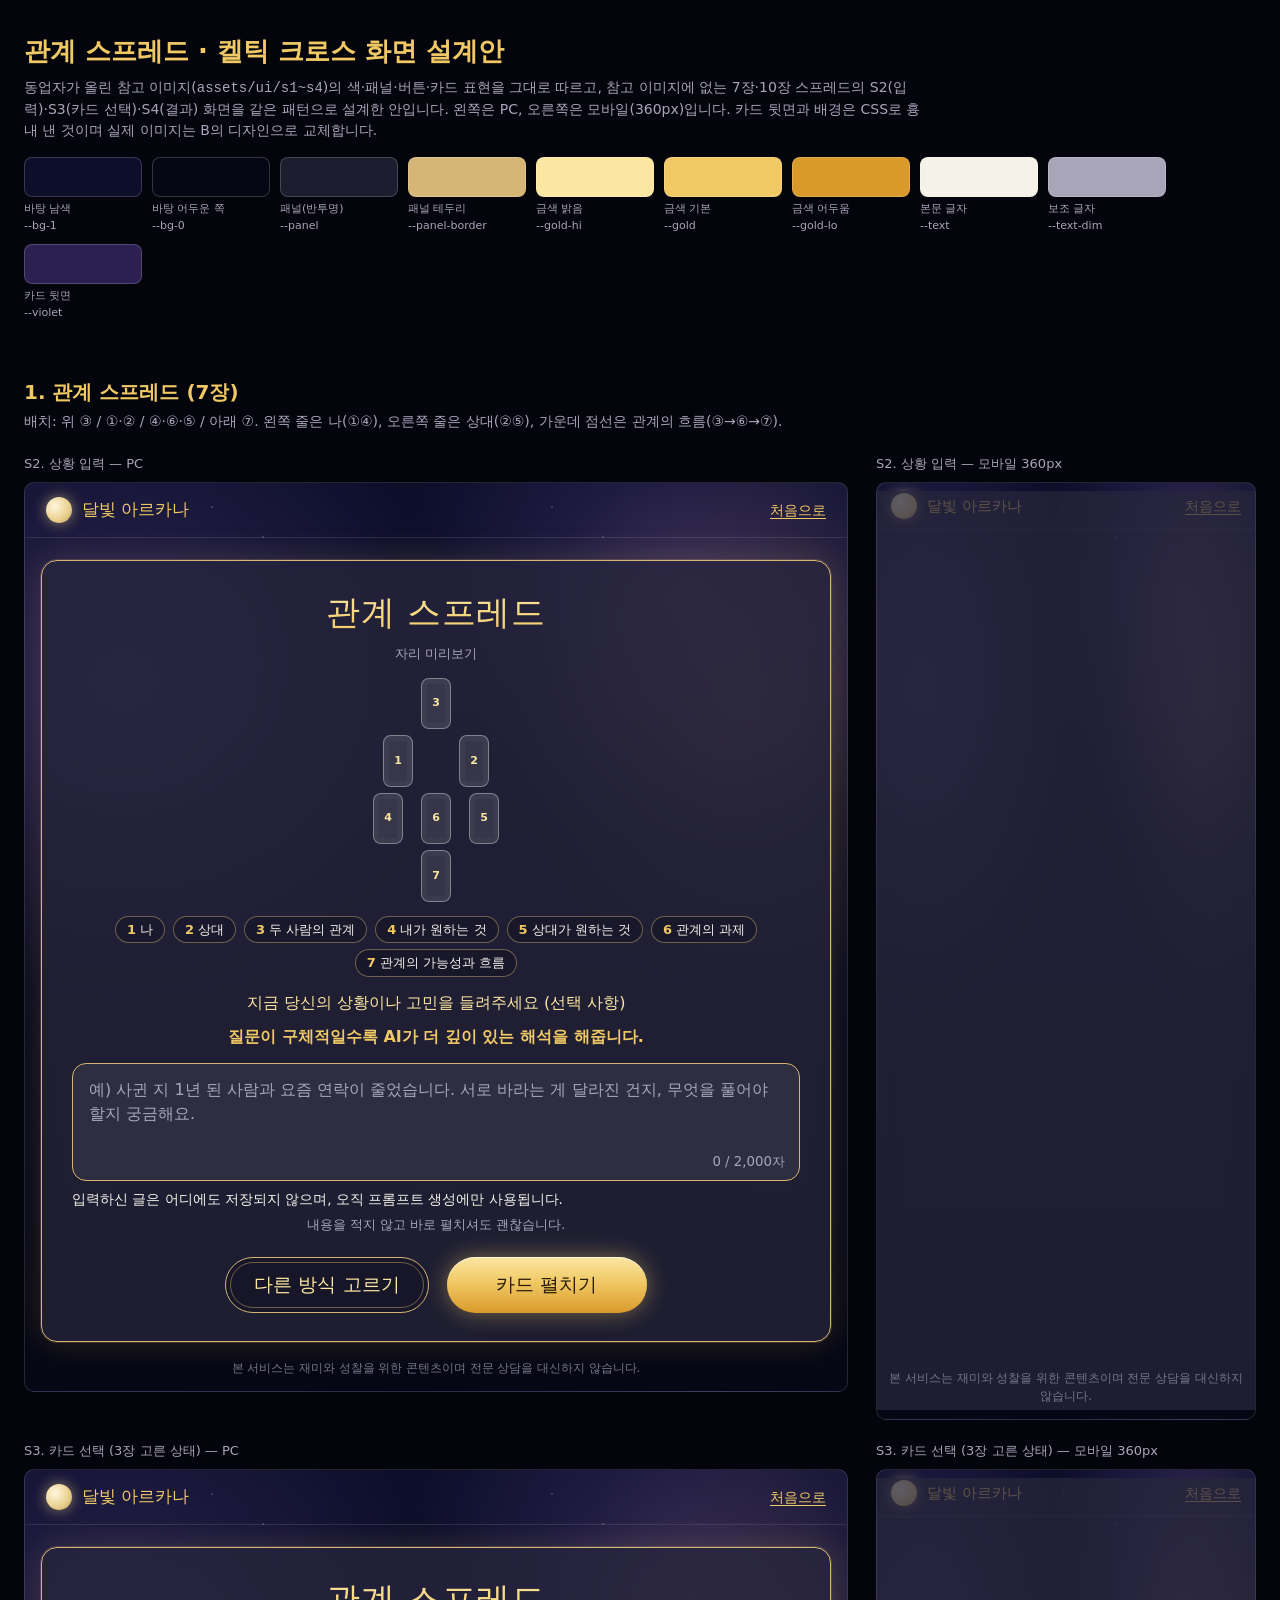
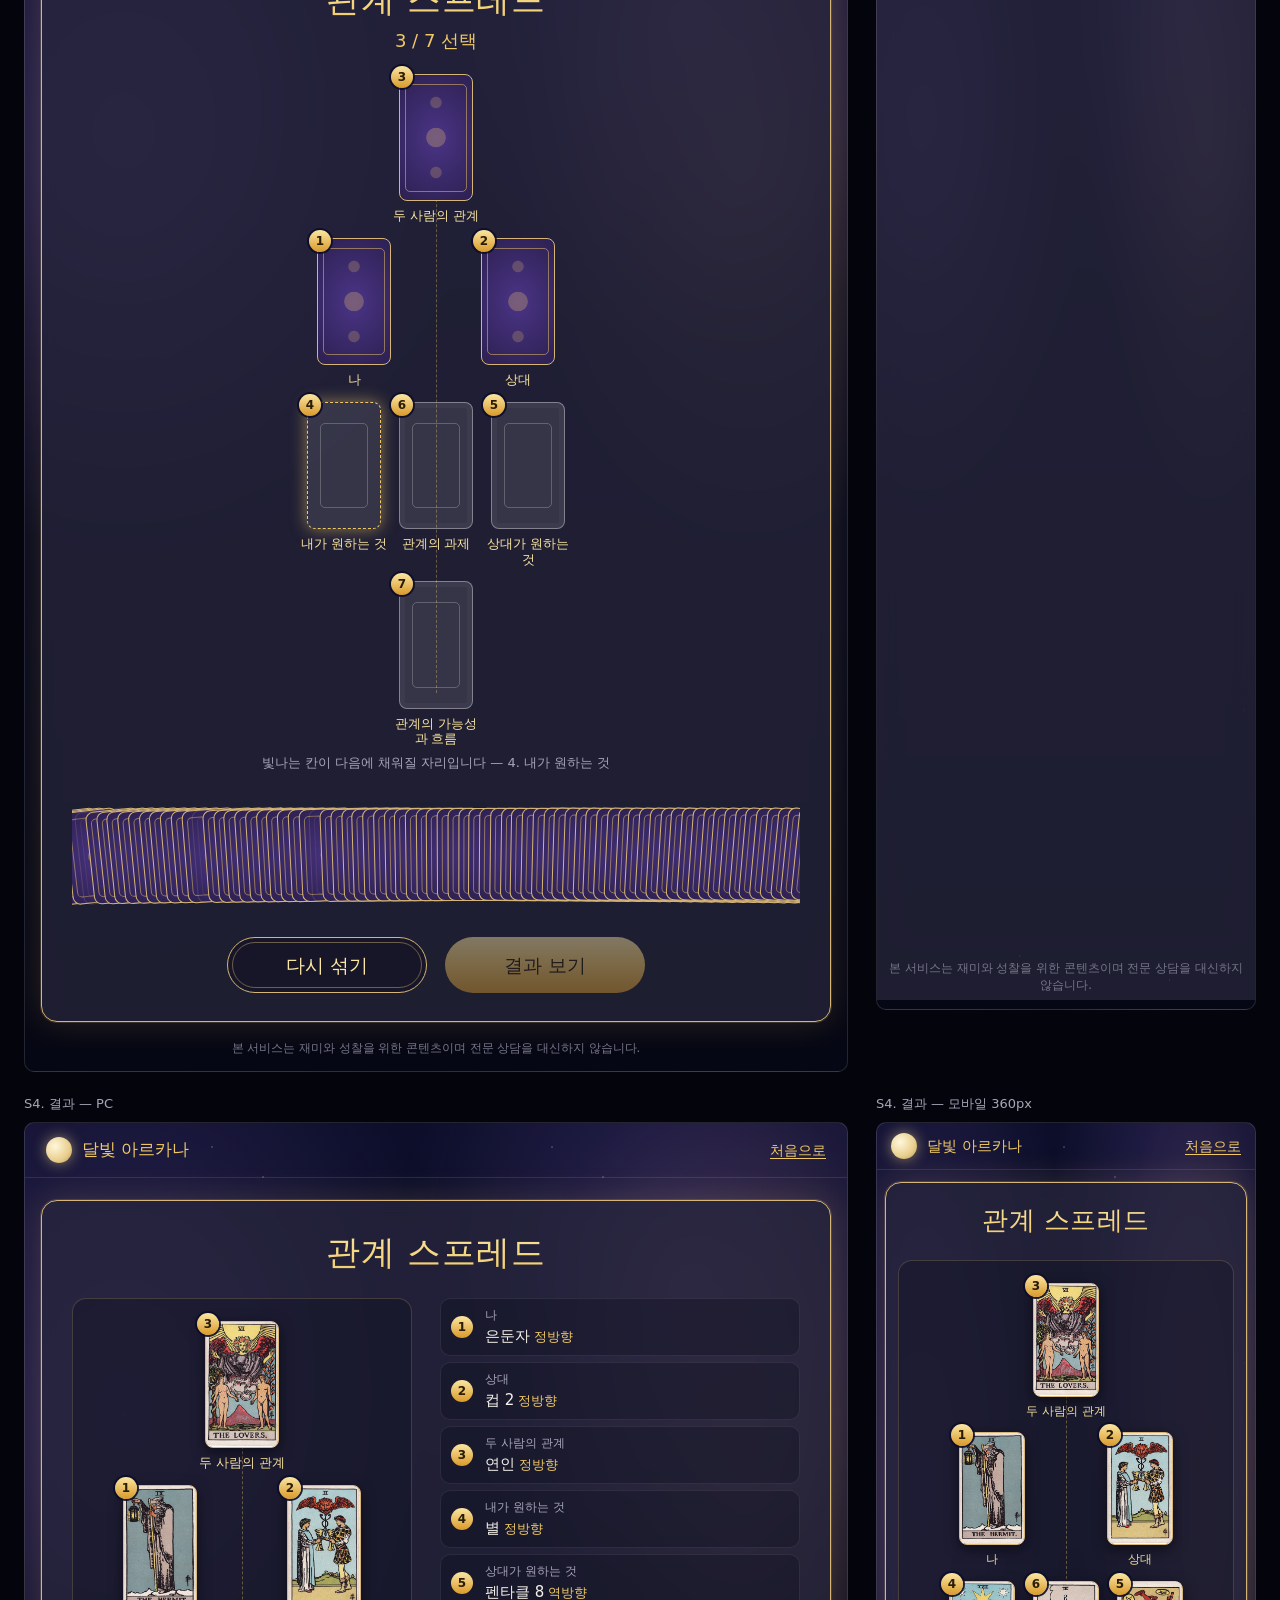
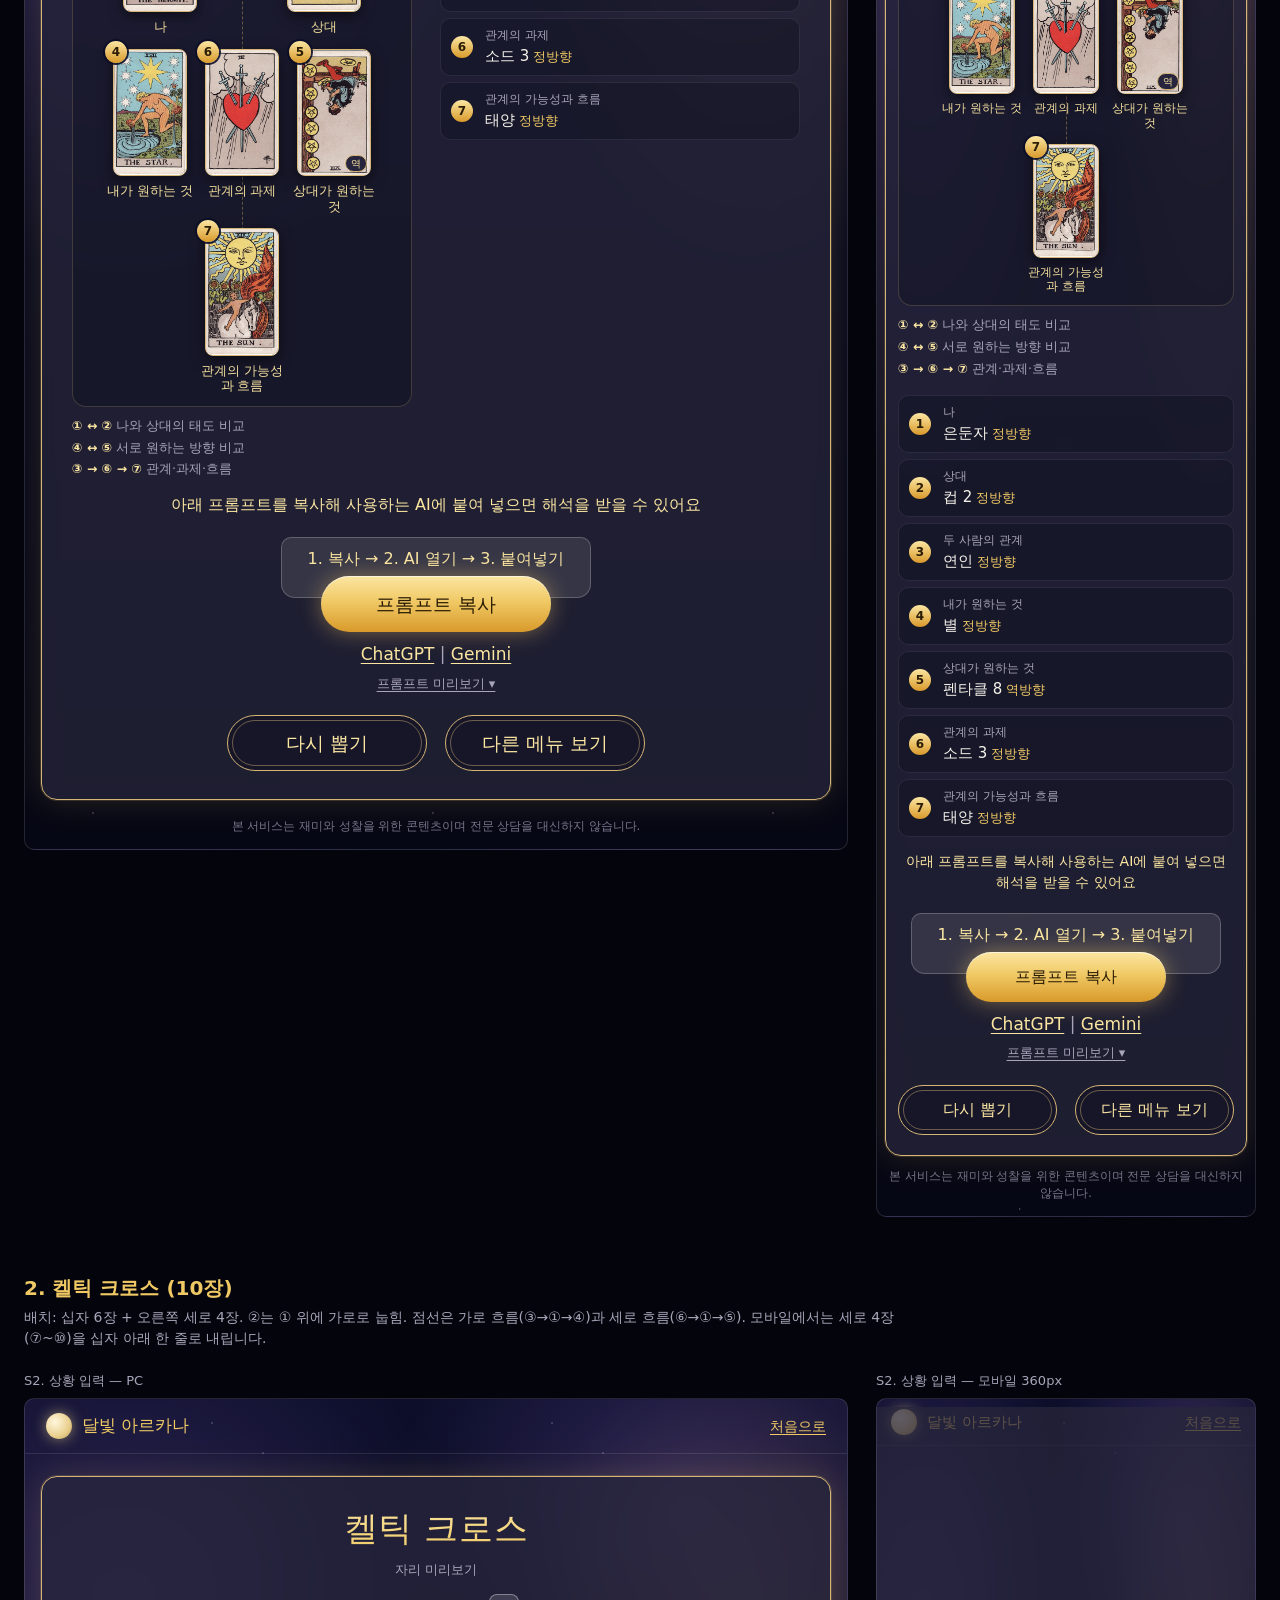
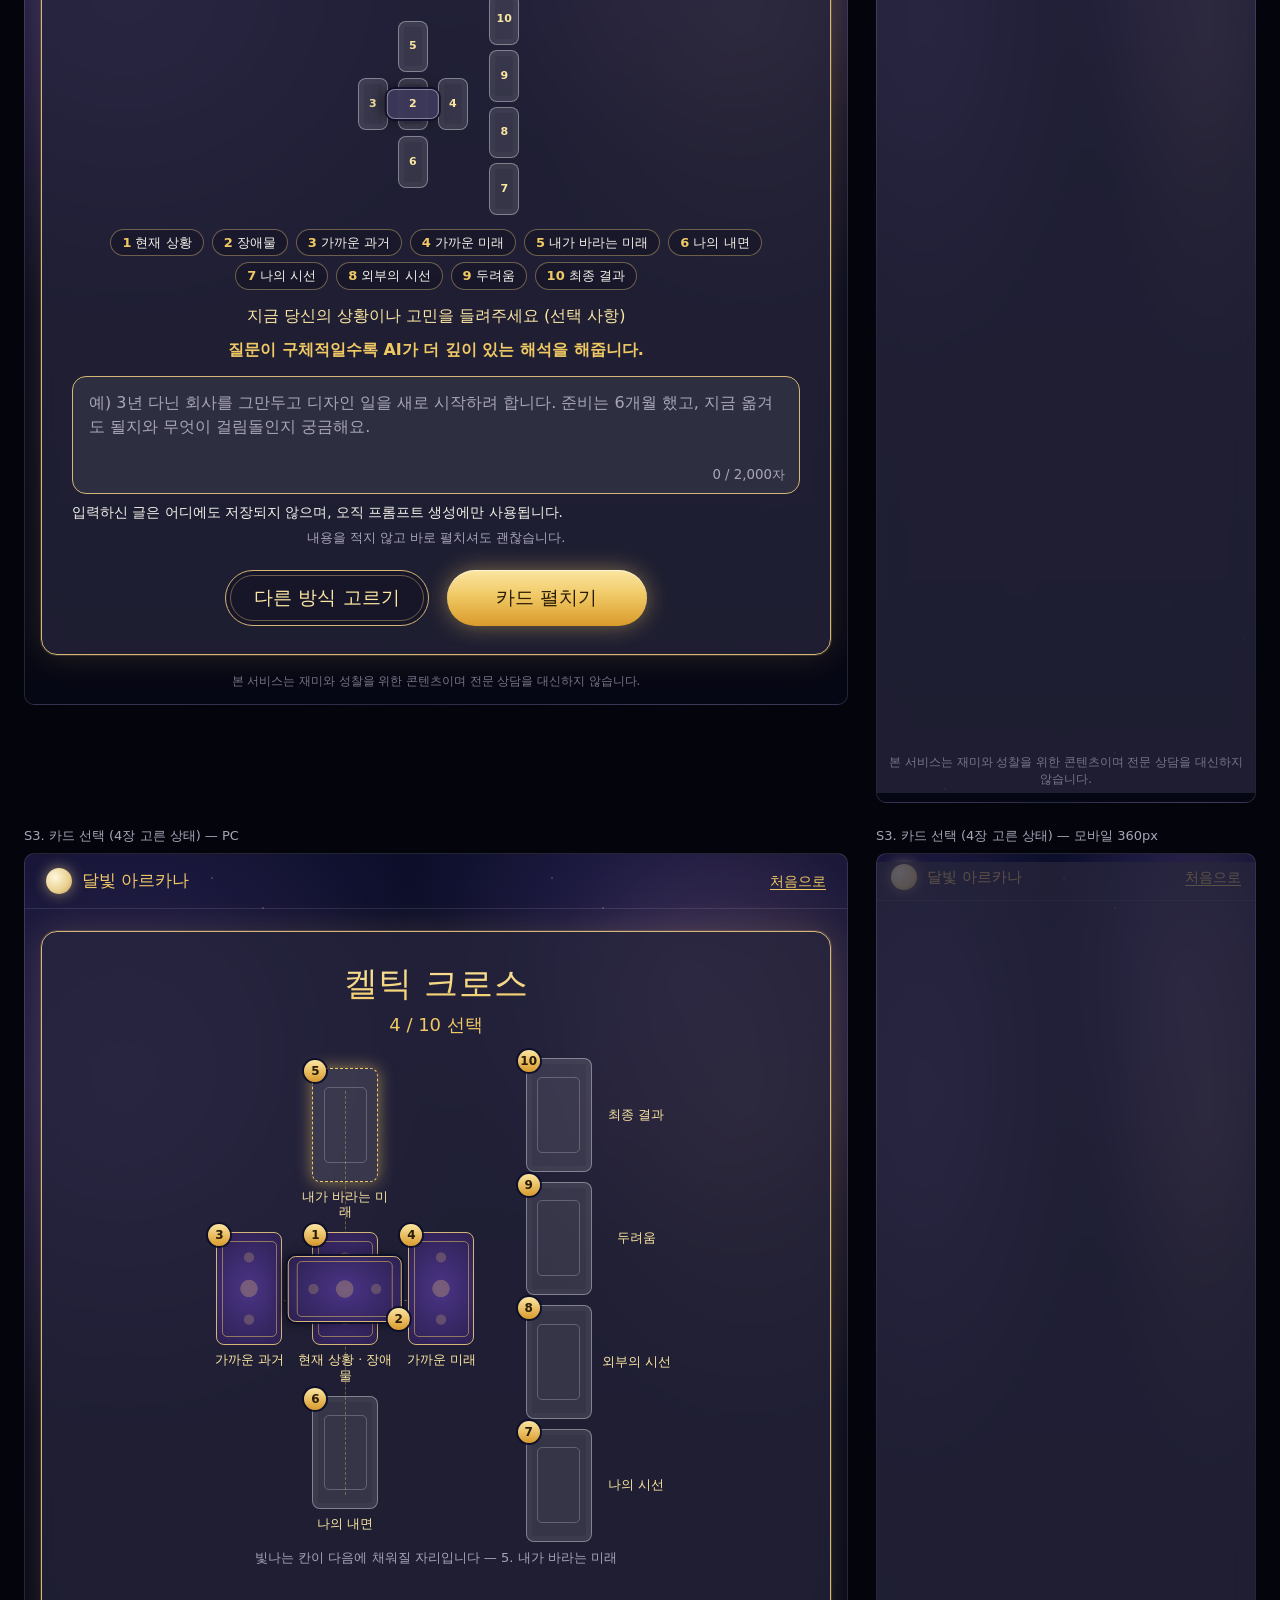
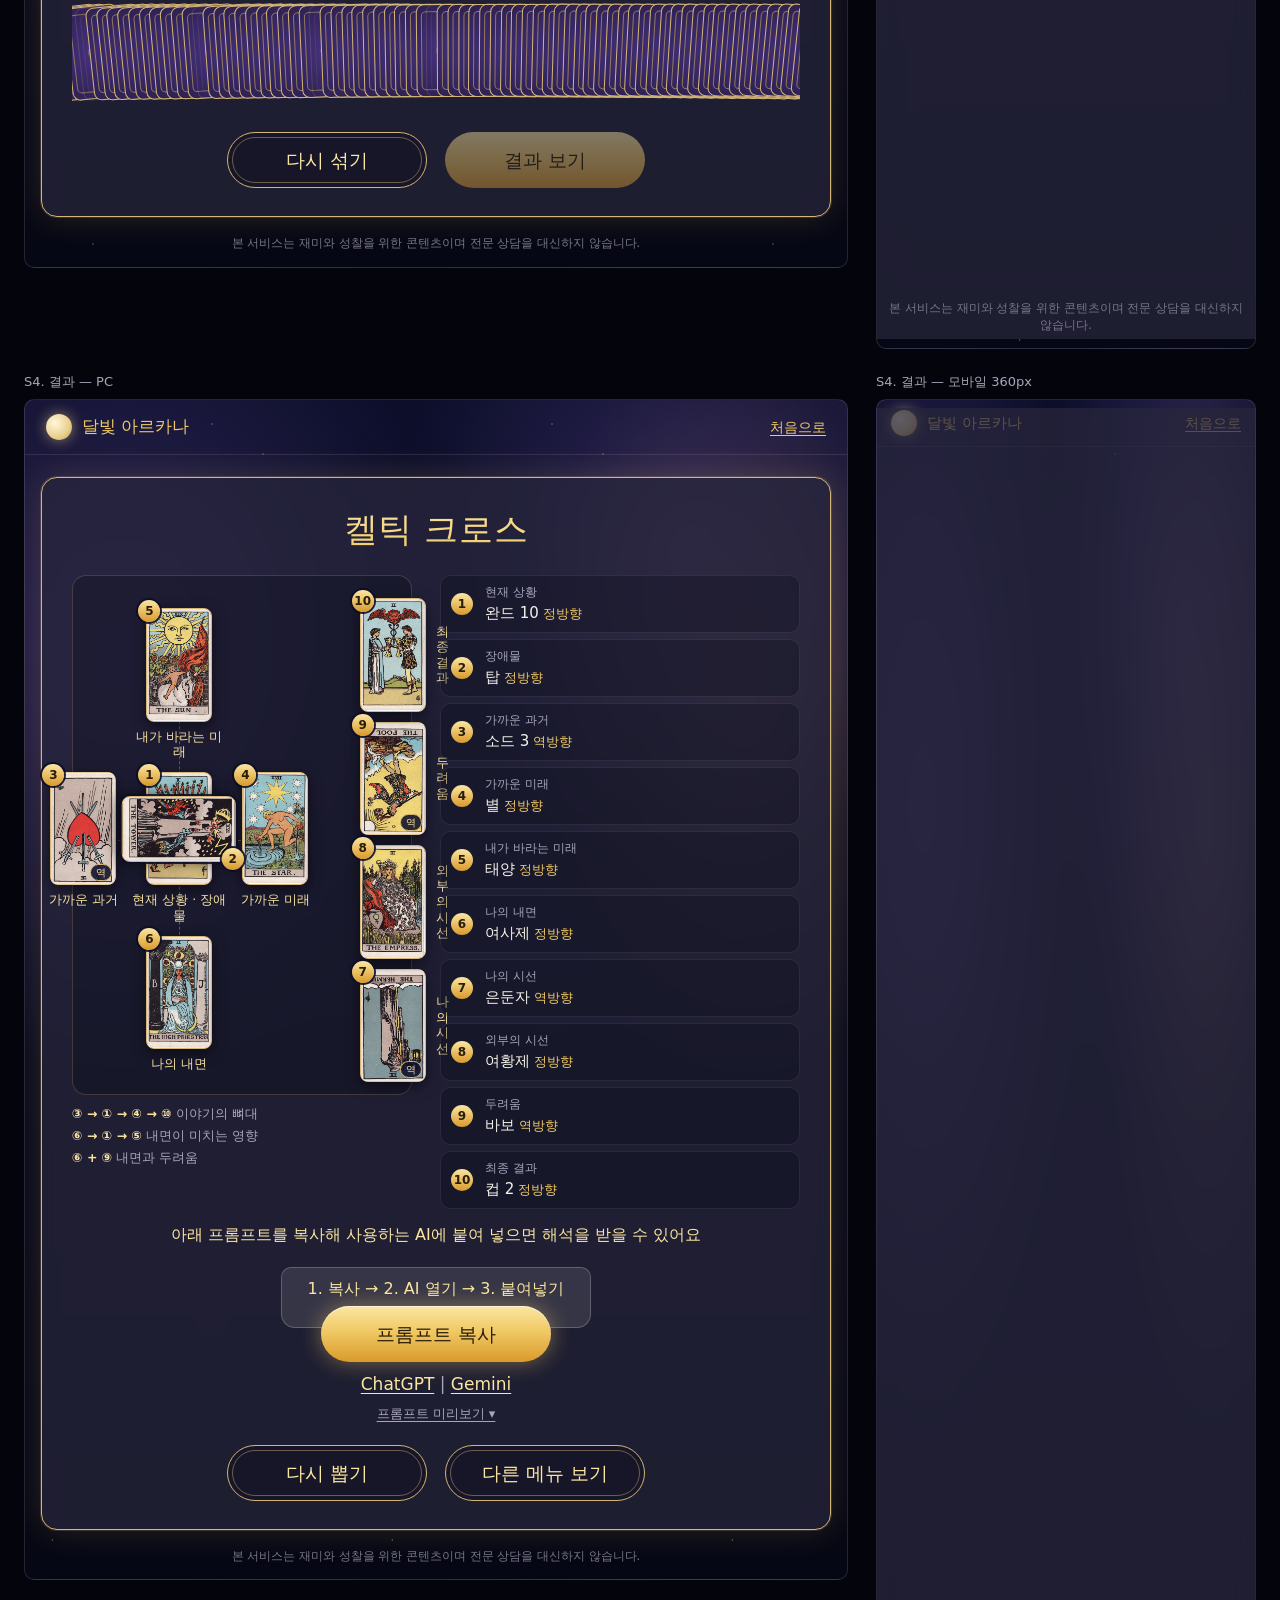
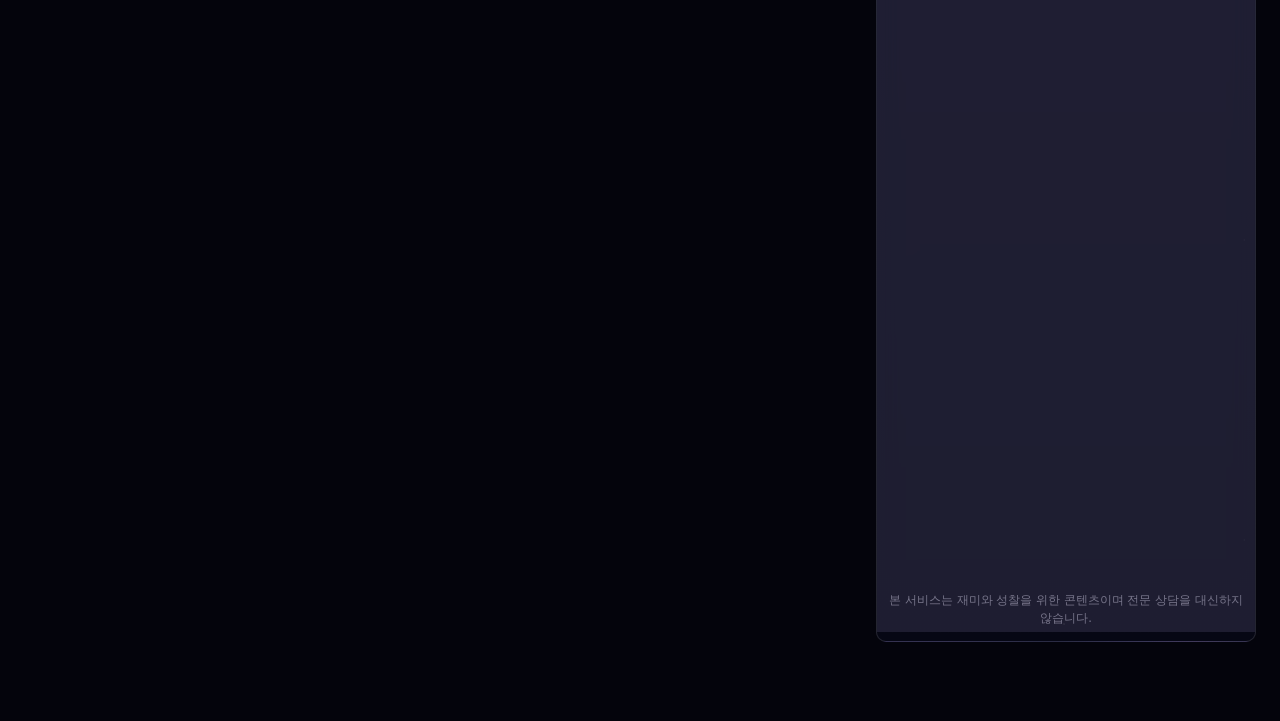
==== docs/mockups/spread-layouts.html @ f925058b "v.0.2.0 관계 스프레드·켈틱 크로스 화면 설계안 추가" ====
<!doctype html>
<html lang="ko">
<head>
<meta charset="utf-8">
<meta name="viewport" content="width=device-width, initial-scale=1">
<title>달빛 아르카나 — 관계 스프레드 · 켈틱 크로스 화면 설계안</title>
<style>
/* =========================================================
   디자인 토큰 — B의 참고 이미지(assets/ui/s1~s4)에서 추출한 값.
   실제 구현 시 css/tokens.css 로 옮긴다. 색상값은 눈으로 맞춘 근사치.
   ========================================================= */
:root{
  --bg-0:#060714;            /* 가장 어두운 바탕 */
  --bg-1:#0c0e2a;            /* 남색 바탕 */
  --nebula-1:rgba(112,84,170,.34);   /* 보랏빛 성운 */
  --nebula-2:rgba(196,140,96,.20);   /* 주황빛 성운 */
  --panel:rgba(40,38,60,.74);        /* 반투명 패널 */
  --panel-border:#d6b676;            /* 패널 금색 테두리 */
  --gold-hi:#fbe6a2;         /* 금색 밝은 쪽 */
  --gold:#f0c965;            /* 금색 기본(제목·강조 글자) */
  --gold-lo:#d99a2b;         /* 금색 어두운 쪽(버튼 그라데이션 끝) */
  --text:#f5f2ea;            /* 본문 글자 */
  --text-dim:#a8a5b9;        /* 보조 글자 */
  --slot:rgba(255,255,255,.10);      /* 빈 자리 칸 */
  --slot-border:rgba(255,255,255,.38);
  --violet:#2c2050;          /* 카드 뒷면 바탕 */
  --radius-panel:16px; --radius-card:8px; --radius-pill:999px;
  --font:"Noto Sans KR","Malgun Gothic","Apple SD Gothic Neo",system-ui,sans-serif;
  --cw:76px;                 /* 카드 폭. 스프레드·화면 폭에 따라 바뀜 */
}
*{box-sizing:border-box}
body{margin:0;background:#04040c;color:var(--text);font-family:var(--font);line-height:1.5}
.doc{max-width:1440px;margin:0 auto;padding:32px 24px 80px}
.doc h1{font-size:26px;margin:0 0 6px;color:var(--gold)}
.doc h2{font-size:20px;margin:56px 0 4px;color:var(--gold)}
.doc p.note{margin:0 0 16px;color:var(--text-dim);font-size:14px;max-width:900px}
.swatches{display:flex;flex-wrap:wrap;gap:10px;margin:14px 0 0}
.sw{width:118px;font-size:11px;color:var(--text-dim)}
.sw i{display:block;height:40px;border-radius:8px;border:1px solid rgba(255,255,255,.18);margin-bottom:4px}
.pair{display:flex;gap:28px;align-items:flex-start;flex-wrap:wrap}
.pair>.col{flex:1 1 640px;min-width:0}
.pair>.col.m{flex:0 0 380px}
.cap{font-size:13px;color:var(--text-dim);margin:0 0 8px}

/* ---------- 화면 틀 ---------- */
.screen{container-type:inline-size;position:relative;overflow:hidden;border-radius:10px;border:1px solid rgba(255,255,255,.12);
  background:
    radial-gradient(60% 50% at 12% 22%,var(--nebula-1),transparent 70%),
    radial-gradient(40% 45% at 88% 26%,var(--nebula-2),transparent 70%),
    radial-gradient(50% 40% at 80% 12%,var(--nebula-1),transparent 70%),
    linear-gradient(180deg,var(--bg-1),var(--bg-0));}
.screen::before{content:"";position:absolute;inset:0;pointer-events:none;opacity:.55;
  background-image:radial-gradient(1px 1px at 20% 30%,#fff,transparent),radial-gradient(1px 1px at 70% 18%,#fff,transparent),
   radial-gradient(1px 1px at 42% 62%,#fff,transparent),radial-gradient(1px 1px at 86% 70%,#fff,transparent),
   radial-gradient(1px 1px at 8% 80%,#fff,transparent),radial-gradient(1px 1px at 55% 8%,#fff,transparent);
  background-size:340px 300px}
.topbar{position:relative;display:flex;justify-content:space-between;align-items:center;max-width:820px;margin:0 auto;padding:14px 20px}
.brand{display:flex;align-items:center;gap:10px;color:var(--gold);font-size:17px}
.moon{width:26px;height:26px;border-radius:50%;background:radial-gradient(circle at 35% 35%,#fff7dc,#e9cf8e 60%,#b99a55);box-shadow:0 0 14px rgba(246,217,138,.55)}
.home{color:var(--gold);font-size:14px;text-decoration:underline;text-underline-offset:3px}
.rule{position:relative;height:1px;background:rgba(255,255,255,.10)}
.stage{position:relative;padding:22px 16px 18px}
.panel{position:relative;max-width:980px;margin:0 auto;padding:26px 30px 28px;border-radius:var(--radius-panel);
  background:var(--panel);border:1.5px solid var(--panel-border);
  box-shadow:0 0 0 1px rgba(214,182,118,.18),0 0 34px rgba(240,201,101,.16);backdrop-filter:blur(8px)}
.title{margin:0;text-align:center;font-size:34px;font-weight:500;letter-spacing:.02em;
  background:linear-gradient(180deg,var(--gold-hi),var(--gold));-webkit-background-clip:text;background-clip:text;color:transparent}
.sub{text-align:center;color:var(--gold);font-size:18px;margin:2px 0 0}
.lead{text-align:center;color:var(--gold-hi);font-size:16px;margin:14px 0 0}
.hint{text-align:center;color:var(--text-dim);font-size:13px;margin:6px 0 0}
.foot{position:relative;text-align:center;color:#77758a;font-size:11.5px;padding:0 12px 14px}

/* ---------- 버튼 ---------- */
.btns{display:flex;justify-content:center;gap:18px;flex-wrap:wrap;margin-top:22px}
.btn{min-width:200px;min-height:56px;padding:0 28px;border-radius:var(--radius-pill);font:inherit;font-size:19px;cursor:pointer}
.btn.primary{border:0;color:#2a1c05;background:linear-gradient(180deg,var(--gold-hi),var(--gold) 45%,var(--gold-lo));
  box-shadow:0 0 22px rgba(240,201,101,.45),inset 0 1px 0 rgba(255,255,255,.6)}
.btn.ghost{color:var(--gold-hi);background:rgba(10,10,24,.35);border:1.5px solid var(--panel-border);outline:1px solid rgba(214,182,118,.45);outline-offset:-6px}
.btn[disabled]{opacity:.45;cursor:default;box-shadow:none}

/* ---------- 카드 ---------- */
.c{position:relative;width:var(--cw);aspect-ratio:500/860;border-radius:var(--radius-card);flex:none}
.c.slot{background:var(--slot);border:1px solid var(--slot-border);box-shadow:inset 0 0 0 5px rgba(255,255,255,.03)}
.c.slot::after{content:"";position:absolute;inset:16%;border:1px solid rgba(255,255,255,.22);border-radius:5px}
.c.next{border:1.5px dashed var(--gold);box-shadow:0 0 16px rgba(240,201,101,.55)}
.c.back{border:1.5px solid var(--panel-border);
  background:radial-gradient(circle at 50% 50%,rgba(240,201,101,.28) 0 13%,transparent 14%),
   radial-gradient(circle at 50% 22%,rgba(240,201,101,.22) 0 5%,transparent 6%),
   radial-gradient(circle at 50% 78%,rgba(240,201,101,.22) 0 5%,transparent 6%),
   radial-gradient(120% 90% at 50% 50%,#4a3486,var(--violet) 70%)}
.c.back::after{content:"";position:absolute;inset:7%;border:1px solid rgba(240,201,101,.5);border-radius:5px}
.c.face{border:1.5px solid var(--panel-border);background:#111;box-shadow:0 4px 14px rgba(0,0,0,.5)}
.c.face img{display:block;width:100%;height:100%;object-fit:cover;border-radius:6px}
.c.face.rev img{transform:rotate(180deg)}
.n{position:absolute;z-index:2;top:-9px;left:-9px;width:22px;height:22px;border-radius:50%;display:grid;place-items:center;
  font-size:12px;font-weight:700;color:#2a1c05;background:linear-gradient(180deg,var(--gold-hi),var(--gold-lo));box-shadow:0 0 0 2px rgba(12,14,42,.9)}
.revtag{position:absolute;z-index:2;right:3px;bottom:3px;font-size:10px;padding:0 5px;border-radius:999px;background:rgba(12,14,42,.88);color:var(--gold-hi);border:1px solid var(--panel-border)}
.pos{display:grid;justify-items:center;gap:7px;align-content:start}
.lb{font-size:12.5px;color:var(--gold-hi);text-align:center;line-height:1.25;max-width:calc(var(--cw) + 34px)}

/* ---------- 배치: 관계 스프레드(7장) ---------- */
.lay-rel{display:grid;grid-template-columns:repeat(6,calc(var(--cw)/2 + 9px));justify-content:center;row-gap:14px;position:relative}
.lay-rel .p3{grid-column:3/5;grid-row:1}
.lay-rel .p1{grid-column:1/3;grid-row:2;transform:translateX(10px)}   /* ④보다 살짝 안쪽 */
.lay-rel .p2{grid-column:5/7;grid-row:2;transform:translateX(-10px)}  /* ⑤보다 살짝 안쪽 */
.lay-rel .p4{grid-column:1/3;grid-row:3}
.lay-rel .p6{grid-column:3/5;grid-row:3}
.lay-rel .p5{grid-column:5/7;grid-row:3}
.lay-rel .p7{grid-column:3/5;grid-row:4}
/* 묶음 안내선: 가운데 세로줄(관계 3→6→7) */
.lay-rel::before{content:"";position:absolute;left:50%;top:6%;bottom:8%;width:0;border-left:1px dashed rgba(240,201,101,.35)}
.lay-rel .pos{position:relative}

/* ---------- 배치: 켈틱 크로스(10장) ---------- */
.lay-celtic{display:flex;justify-content:center;align-items:center;gap:calc(var(--cw)*.55)}
.cross{display:grid;grid-template-columns:repeat(3,calc(var(--cw) + 30px));row-gap:12px;position:relative}
.cross .p5{grid-column:2;grid-row:1}.cross .p3{grid-column:1;grid-row:2}.cross .p1{grid-column:2;grid-row:2}
.cross .p4{grid-column:3;grid-row:2}.cross .p6{grid-column:2;grid-row:3}
.cross::before{content:"";position:absolute;left:6%;right:6%;top:50%;border-top:1px dashed rgba(240,201,101,.35)}
.cross::after{content:"";position:absolute;top:5%;bottom:8%;left:50%;border-left:1px dashed rgba(240,201,101,.35)}
.cross .pos{position:relative;z-index:1}
.stack{position:relative}
.stack .c.over{position:absolute;left:50%;top:50%;transform:translate(-50%,-50%) rotate(90deg);z-index:2;box-shadow:0 0 0 2px rgba(12,14,42,.85),0 4px 14px rgba(0,0,0,.6)}
.stack .c.over .n{left:auto;right:-9px;transform:rotate(-90deg)}
.stack .c.over .revtag{transform:rotate(-90deg);right:-4px;bottom:10px}
.staff{display:flex;flex-direction:column-reverse;gap:10px}
.staff .pos{grid-template-columns:auto auto;align-items:center;justify-items:start;gap:10px}
.staff .lb{text-align:left;max-width:92px}

/* ---------- S2: 자리 미리보기 ---------- */
.preview{--cw:30px;margin:14px auto 0}
.preview .lb{display:none}
.preview .n{position:static;box-shadow:none;width:18px;height:18px;font-size:11px;background:none;color:var(--gold-hi);transform:none}
.preview .c{display:grid;place-items:center}
.preview .c.slot::after{display:none}
.preview .lay-rel{row-gap:6px}.preview .lay-rel::before{display:none}
.preview .cross{row-gap:6px;grid-template-columns:repeat(3,calc(var(--cw) + 10px))}
.preview .cross::before,.preview .cross::after{display:none}
.preview .stack .c.over{background:rgba(60,56,90,.95)}
.preview .stack .c.over .n{transform:rotate(-90deg)}
.preview .staff{gap:5px}.preview .staff .pos{grid-template-columns:auto}
.chips{display:flex;flex-wrap:wrap;justify-content:center;gap:6px 8px;margin:14px auto 0;max-width:720px}
.chip{font-size:13px;color:var(--text);padding:3px 11px;border-radius:999px;border:1px solid rgba(214,182,118,.45);background:rgba(10,10,24,.3)}
.chip b{color:var(--gold);font-weight:600;margin-right:4px}
.guide{text-align:center;color:var(--gold);font-weight:700;font-size:16px;margin:10px 0 0}
.ta{display:block;width:100%;min-height:118px;margin:14px 0 0;padding:14px 16px 30px;border-radius:14px;border:1.5px solid var(--panel-border);
  background:rgba(255,255,255,.07);color:var(--text-dim);font:inherit;font-size:16px;position:relative}
.ta small{position:absolute;right:14px;bottom:8px;color:var(--text-dim)}
.priv{color:var(--text);font-size:13.5px;margin:8px 0 0}

/* ---------- S3: 덱 펼침 ---------- */
.fanwrap{overflow-x:auto;padding:26px 6px 14px;margin-top:10px}
.fan{--cw:54px;display:flex;justify-content:center;min-width:max-content;margin:0 auto}
.fan .c{margin-left:calc(var(--cw) * -.82);transform-origin:50% 320%}
.fan .c:first-child{margin-left:0}
.fan .c.taken{opacity:.18}

/* ---------- S4: 결과 ---------- */
.result{display:grid;grid-template-columns:minmax(0,1fr) minmax(300px,360px);gap:28px;align-items:start;margin-top:20px}
.board{padding:22px 8px 12px;border-radius:14px;background:rgba(8,8,22,.28);border:1px solid rgba(214,182,118,.22)}
.legend{list-style:none;margin:0;padding:0;display:grid;gap:6px}
.legend li{display:grid;grid-template-columns:24px 1fr;gap:10px;align-items:center;padding:7px 10px;border-radius:10px;background:rgba(8,8,22,.28);border:1px solid rgba(255,255,255,.08)}
.legend .n{position:static;box-shadow:none}
.legend .p{font-size:12px;color:var(--text-dim);display:block}
.legend .k{font-size:15px;color:var(--text)}
.legend .k em{font-style:normal;color:var(--gold);margin-left:4px;font-size:13px}
.groups{margin:10px 0 0;padding:0;list-style:none;font-size:12.5px;color:var(--text-dim);display:grid;gap:3px}
.groups b{color:var(--gold-hi);font-weight:600}
.copy{margin-top:20px;text-align:center}
.steps{display:inline-block;padding:9px 26px 26px;border-radius:10px 10px 14px 14px;background:rgba(255,255,255,.10);border:1px solid rgba(255,255,255,.22);color:var(--gold-hi);font-size:16px}
.copy .btn.primary{display:block;margin:-22px auto 0;position:relative;min-width:230px}
.links{margin-top:10px;font-size:17px;color:var(--text-dim)}
.links a{color:var(--gold-hi);text-underline-offset:3px}
.peek{margin-top:6px;font-size:13px;color:var(--text-dim);text-decoration:underline;text-underline-offset:3px}

/* ---------- 반응형: 폭이 좁을 때 (실제 구현에서는 @media 로 옮긴다) ---------- */
@container (max-width:760px){
  .topbar{padding:10px 14px}.brand{font-size:15px}
  .stage{padding:12px 8px}.panel{padding:18px 12px 20px}
  .title{font-size:26px}.sub{font-size:15px}.lead{font-size:14px}.guide{font-size:14px}
  .result{grid-template-columns:1fr;gap:16px}
  .lay-celtic{flex-direction:column;gap:16px}
  .staff{flex-direction:row;gap:8px}
  .staff .pos{grid-template-columns:auto;justify-items:center;gap:6px}
  .staff .lb{text-align:center;max-width:76px}
  .cross{grid-template-columns:repeat(3,calc(var(--cw) + 22px))}
  .btn{min-width:0;flex:1 1 140px;font-size:16px;min-height:50px;padding:0 14px}
  .copy .btn.primary{flex:none;min-width:200px}
  .fan{justify-content:flex-start}
  .lb{font-size:11.5px}
}
</style>
</head>
<body>
<div class="doc">
  <h1>관계 스프레드 · 켈틱 크로스 화면 설계안</h1>
  <p class="note">동업자가 올린 참고 이미지(<code>assets/ui/s1~s4</code>)의 색·패널·버튼·카드 표현을 그대로 따르고, 참고 이미지에 없는 7장·10장 스프레드의 S2(입력)·S3(카드 선택)·S4(결과) 화면을 같은 패턴으로 설계한 안입니다. 왼쪽은 PC, 오른쪽은 모바일(360px)입니다. 카드 뒷면과 배경은 CSS로 흉내 낸 것이며 실제 이미지는 B의 디자인으로 교체합니다.</p>
  <div class="swatches" id="sw"></div>

  <h2>1. 관계 스프레드 (7장)</h2>
  <p class="note">배치: 위 ③ / ①·② / ④·⑥·⑤ / 아래 ⑦. 왼쪽 줄은 나(①④), 오른쪽 줄은 상대(②⑤), 가운데 점선은 관계의 흐름(③→⑥→⑦).</p>
  <div id="rel"></div>

  <h2>2. 켈틱 크로스 (10장)</h2>
  <p class="note">배치: 십자 6장 + 오른쪽 세로 4장. ②는 ① 위에 가로로 눕힘. 점선은 가로 흐름(③→①→④)과 세로 흐름(⑥→①→⑤). 모바일에서는 세로 4장(⑦~⑩)을 십자 아래 한 줄로 내립니다.</p>
  <div id="celtic"></div>
</div>

<script>
/* 이 스크립트는 설계안을 그리기 위한 것. 데이터 모양은 data/spreads.json 을 따른다. */
var IMG="../../cards/";
var SPREADS={
  relationship:{name:"관계 스프레드",layout:"rel",cw:{pc:74,m:66},
    positions:["나","상대","두 사람의 관계","내가 원하는 것","상대가 원하는 것","관계의 과제","관계의 가능성과 흐름"],
    sample:[["major-09","은둔자",0],["cups-02","컵 2",0],["major-06","연인",0],["major-17","별",0],["pents-08","펜타클 8",1],["swords-03","소드 3",0],["major-19","태양",0]],
    groups:[["① ↔ ②","나와 상대의 태도 비교"],["④ ↔ ⑤","서로 원하는 방향 비교"],["③ → ⑥ → ⑦","관계·과제·흐름"]],
    example:"예) 사귄 지 1년 된 사람과 요즘 연락이 줄었습니다. 서로 바라는 게 달라진 건지, 무엇을 풀어야 할지 궁금해요."},
  celtic:{name:"켈틱 크로스",layout:"celtic",cw:{pc:66,m:60},
    positions:["현재 상황","장애물","가까운 과거","가까운 미래","내가 바라는 미래","나의 내면","나의 시선","외부의 시선","두려움","최종 결과"],
    sample:[["wands-10","완드 10",0],["major-16","탑",0],["swords-03","소드 3",1],["major-17","별",0],["major-19","태양",0],["major-02","여사제",0],["major-09","은둔자",1],["major-03","여황제",0],["major-00","바보",1],["cups-02","컵 2",0]],
    groups:[["③ → ① → ④ → ⑩","이야기의 뼈대"],["⑥ → ① → ⑤","내면이 미치는 영향"],["⑥ + ⑨","내면과 두려움"]],
    example:"예) 3년 다닌 회사를 그만두고 디자인 일을 새로 시작하려 합니다. 준비는 6개월 했고, 지금 옮겨도 될지와 무엇이 걸림돌인지 궁금해요."}
};

/* mode: "slot"(S2·S3 자리 칸) | "face"(S4 결과). filled: 채워진 장수(S3) */
function card(sp,i,mode,filled,extra){
  var n='<span class="n">'+(i+1)+'</span>',cls="c "+(extra||"");
  if(mode==="face"){var s=sp.sample[i];
    return '<div class="'+cls+' face'+(s[2]?" rev":"")+'">'+n+'<img src="'+IMG+s[0]+'.jpg" alt="'+s[1]+(s[2]?" 역방향":" 정방향")+'">'+(s[2]?'<span class="revtag">역</span>':'')+'</div>';}
  if(i<filled) return '<div class="'+cls+' back">'+n+'</div>';
  return '<div class="'+cls+' slot'+(i===filled?" next":"")+'">'+n+'</div>';
}
function pos(sp,i,mode,filled){return '<div class="pos p'+(i+1)+'">'+card(sp,i,mode,filled)+'<div class="lb">'+sp.positions[i]+'</div></div>';}
function layout(sp,mode,filled){
  if(sp.layout==="rel"){var h='<div class="lay-rel">';for(var i=0;i<7;i++)h+=pos(sp,i,mode,filled);return h+'</div>';}
  var c='<div class="cross">';
  [4,2,3,5].forEach(function(i){c+=pos(sp,i,mode,filled);});
  c+='<div class="pos p1"><div class="stack">'+card(sp,0,mode,filled)+card(sp,1,mode,filled,"over")+'</div><div class="lb">'+sp.positions[0]+' · '+sp.positions[1]+'</div></div></div>';
  var s='<div class="staff">';for(var j=6;j<10;j++)s+=pos(sp,j,mode,filled);
  return '<div class="lay-celtic">'+c+s+'</div></div>';
}
function frame(inner){return '<div class="screen"><div class="topbar"><div class="brand"><span class="moon"></span>달빛 아르카나</div><span class="home">처음으로</span></div><div class="rule"></div><div class="stage"><div class="panel">'+inner+'</div></div><div class="foot">본 서비스는 재미와 성찰을 위한 콘텐츠이며 전문 상담을 대신하지 않습니다.</div></div>';}
function s2(sp){
  var chips=sp.positions.map(function(p,i){return '<span class="chip"><b>'+(i+1)+'</b>'+p+'</span>';}).join("");
  return frame('<h3 class="title">'+sp.name+'</h3><p class="hint">자리 미리보기</p><div class="preview">'+layout(sp,"slot",-1)+'</div><div class="chips">'+chips+'</div>'+
   '<p class="lead">지금 당신의 상황이나 고민을 들려주세요 (선택 사항)</p><p class="guide">질문이 구체적일수록 AI가 더 깊이 있는 해석을 해줍니다.</p>'+
   '<div class="ta">'+sp.example+'<small>0 / 2,000자</small></div><p class="priv">입력하신 글은 어디에도 저장되지 않으며, 오직 프롬프트 생성에만 사용됩니다.</p>'+
   '<p class="hint">내용을 적지 않고 바로 펼치셔도 괜찮습니다.</p><div class="btns"><button class="btn ghost">다른 방식 고르기</button><button class="btn primary">카드 펼치기</button></div>');
}
function s3(sp,filled,mobile){
  var fan="",n=78;for(var i=0;i<n;i++){var t=(i-(n-1)/2)/((n-1)/2);
    fan+='<div class="c back'+(i%11===3&&i<filled*11?" taken":"")+'" style="transform:rotate('+(t*7).toFixed(2)+'deg)"></div>';}
  return frame('<h3 class="title">'+sp.name+'</h3><p class="sub">'+filled+' / '+sp.positions.length+' 선택</p>'+
   '<div style="margin-top:20px">'+layout(sp,"slot",filled)+'</div><p class="hint">빛나는 칸이 다음에 채워질 자리입니다 — '+(filled+1)+'. '+sp.positions[filled]+'</p>'+
   '<div class="fanwrap"><div class="fan">'+fan+'</div></div>'+(mobile?'<p class="hint">좌우로 밀어 카드를 고르세요</p>':'')+
   '<div class="btns"><button class="btn ghost">다시 섞기</button><button class="btn primary" disabled>결과 보기</button></div>');
}
function s4(sp){
  var lg=sp.sample.map(function(s,i){return '<li><span class="n">'+(i+1)+'</span><span><span class="p">'+sp.positions[i]+'</span><span class="k">'+s[1]+'<em>'+(s[2]?"역방향":"정방향")+'</em></span></span></li>';}).join("");
  var gr=sp.groups.map(function(g){return '<li><b>'+g[0]+'</b> '+g[1]+'</li>';}).join("");
  return frame('<h3 class="title">'+sp.name+'</h3><div class="result"><div><div class="board">'+layout(sp,"face",99)+'</div><ul class="groups">'+gr+'</ul></div><ul class="legend">'+lg+'</ul></div>'+
   '<p class="lead">아래 프롬프트를 복사해 사용하는 AI에 붙여 넣으면 해석을 받을 수 있어요</p>'+
   '<div class="copy"><div class="steps">1. 복사 → 2. AI 열기 → 3. 붙여넣기</div><button class="btn primary">프롬프트 복사</button>'+
   '<div class="links"><a href="https://chatgpt.com" target="_blank" rel="noopener">ChatGPT</a> | <a href="https://gemini.google.com" target="_blank" rel="noopener">Gemini</a></div><div class="peek">프롬프트 미리보기 ▾</div></div>'+
   '<div class="btns"><button class="btn ghost">다시 뽑기</button><button class="btn ghost">다른 메뉴 보기</button></div>');
}
function block(sp,title,pcHtml,mHtml){
  return '<div class="pair" style="margin-top:22px"><div class="col" style="--cw:'+sp.cw.pc+'px"><p class="cap">'+title+' — PC</p>'+pcHtml+'</div>'+
         '<div class="col m" style="--cw:'+sp.cw.m+'px"><p class="cap">'+title+' — 모바일 360px</p>'+mHtml+'</div></div>';
}
function render(id,key,filled){var sp=SPREADS[key];
  document.getElementById(id).innerHTML=
    block(sp,"S2. 상황 입력",s2(sp),s2(sp))+block(sp,"S3. 카드 선택 ("+filled+"장 고른 상태)",s3(sp,filled),s3(sp,filled,true))+block(sp,"S4. 결과",s4(sp),s4(sp));}
render("rel","relationship",3);render("celtic","celtic",4);
document.getElementById("sw").innerHTML=[["--bg-1","바탕 남색"],["--bg-0","바탕 어두운 쪽"],["--panel","패널(반투명)"],["--panel-border","패널 테두리"],["--gold-hi","금색 밝음"],["--gold","금색 기본"],["--gold-lo","금색 어두움"],["--text","본문 글자"],["--text-dim","보조 글자"],["--violet","카드 뒷면"]]
 .map(function(t){return '<div class="sw"><i style="background:var('+t[0]+')"></i>'+t[1]+'<br>'+t[0]+'</div>';}).join("");
</script>
</body>
</html>
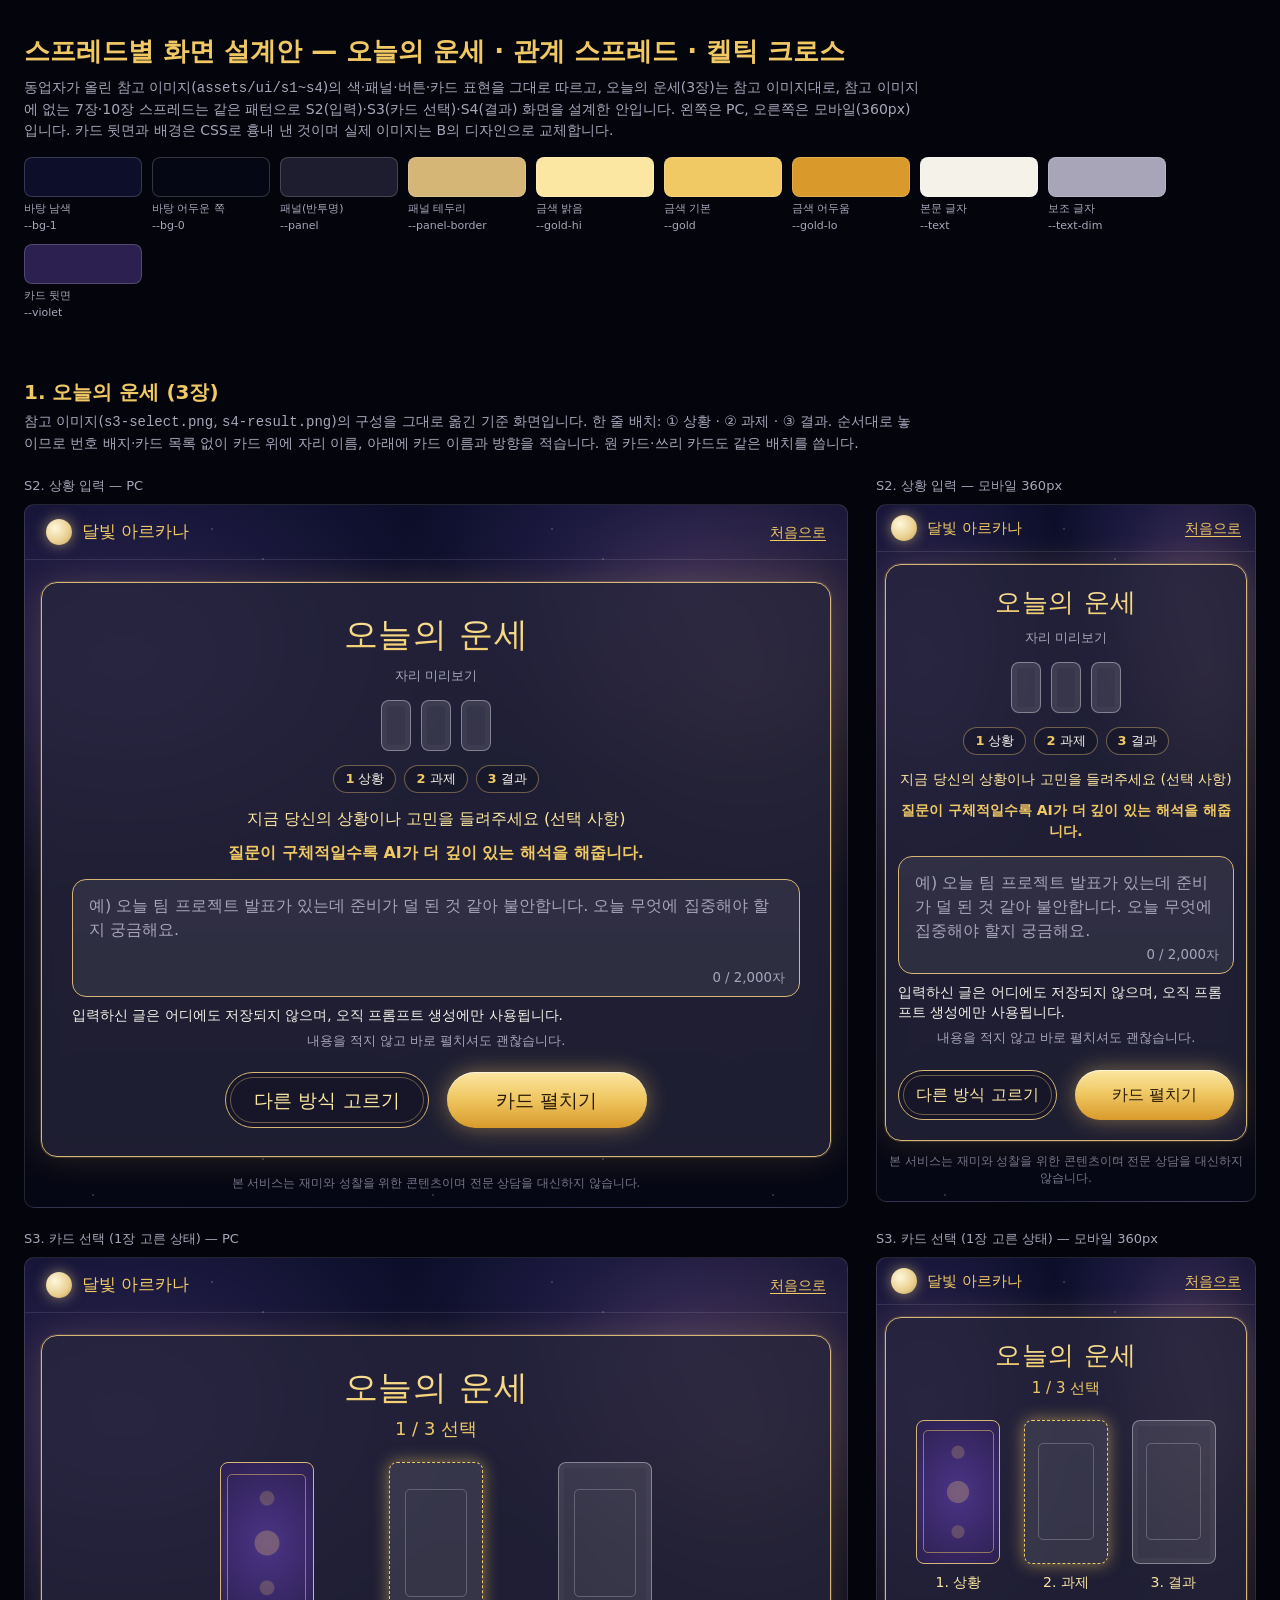
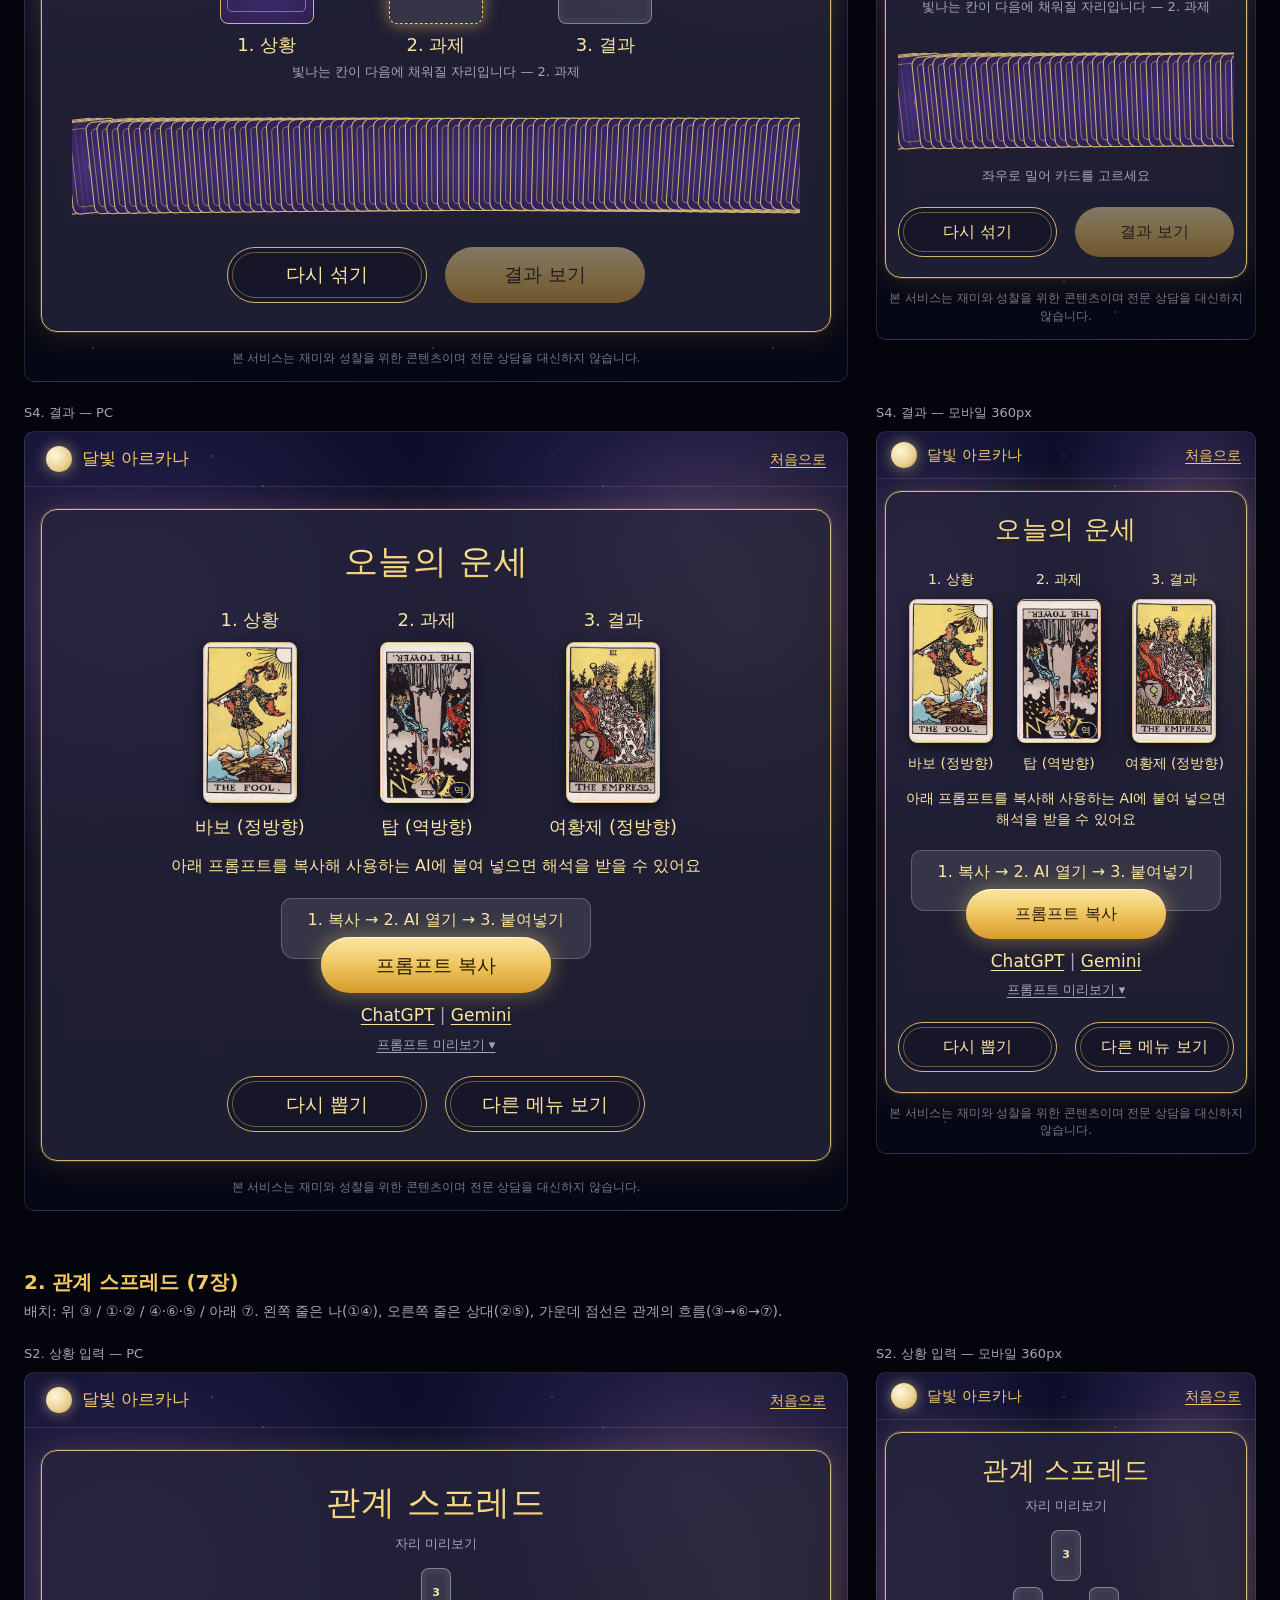
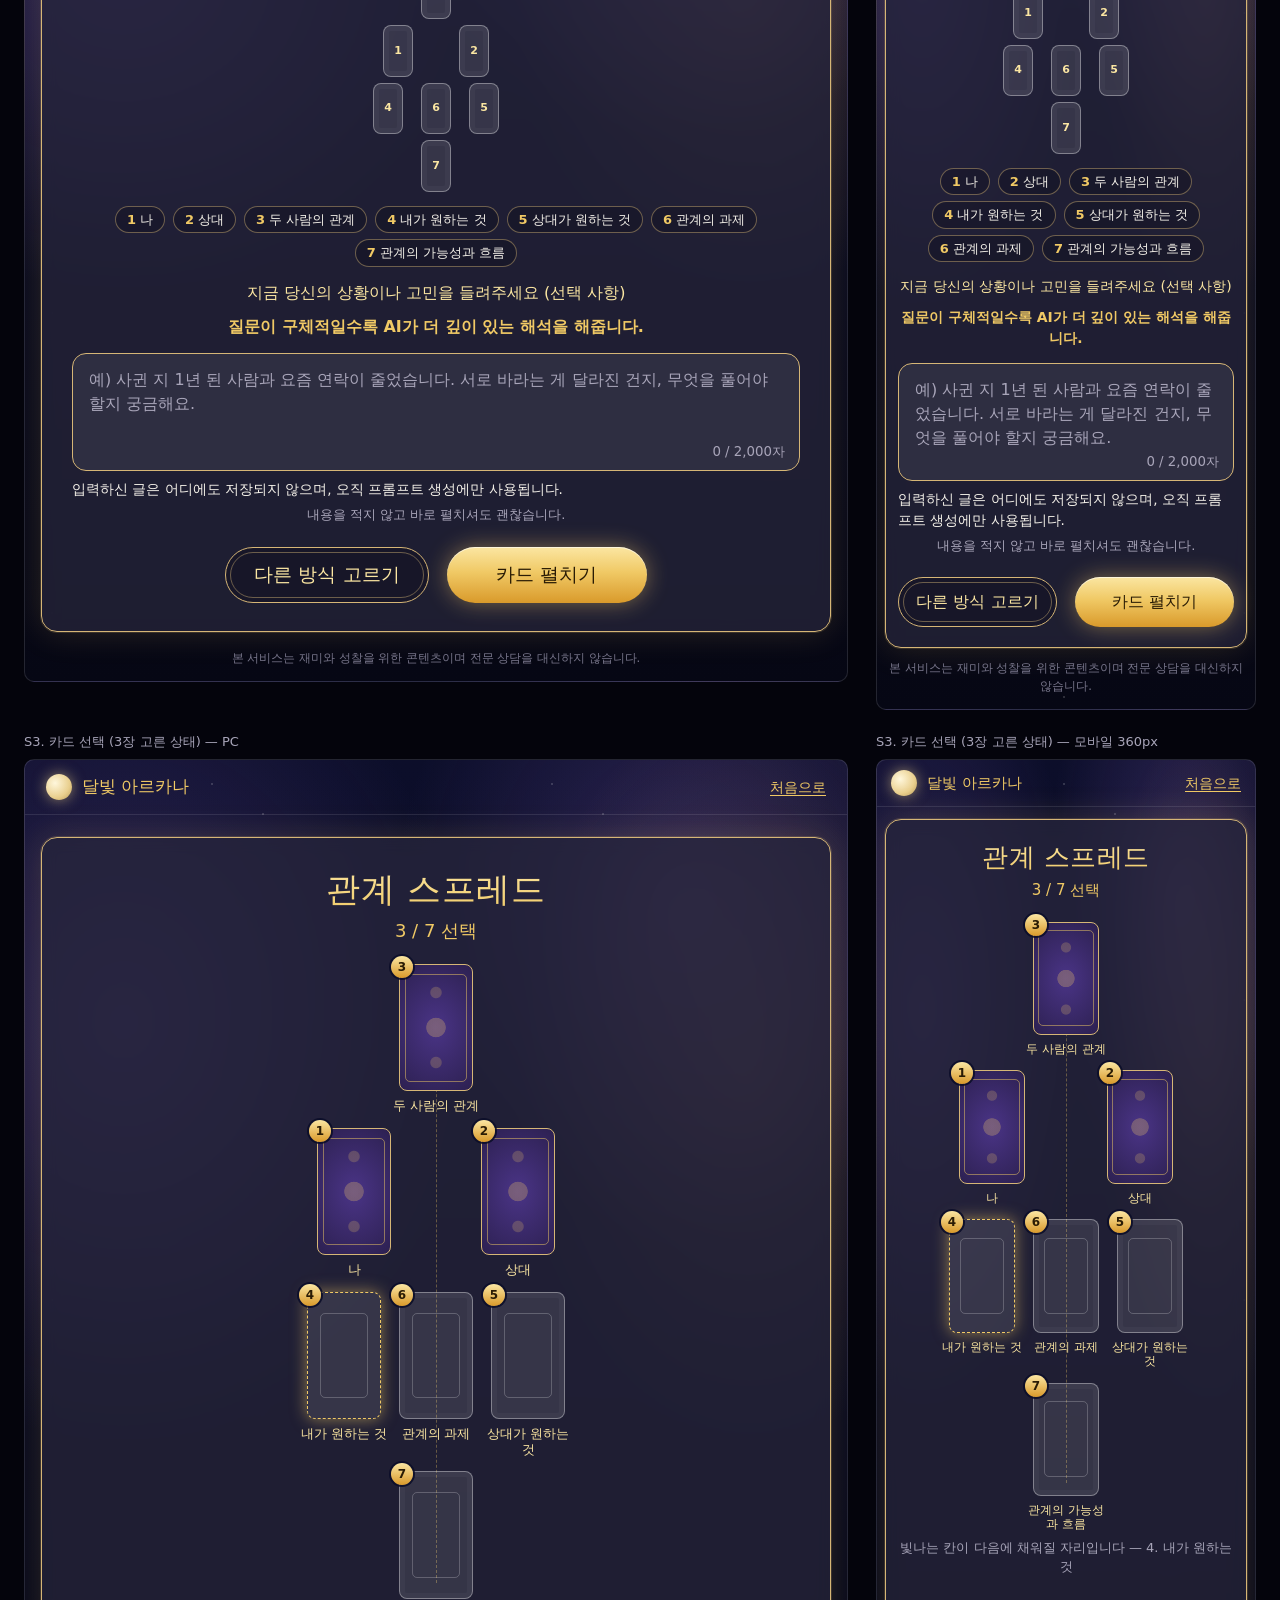
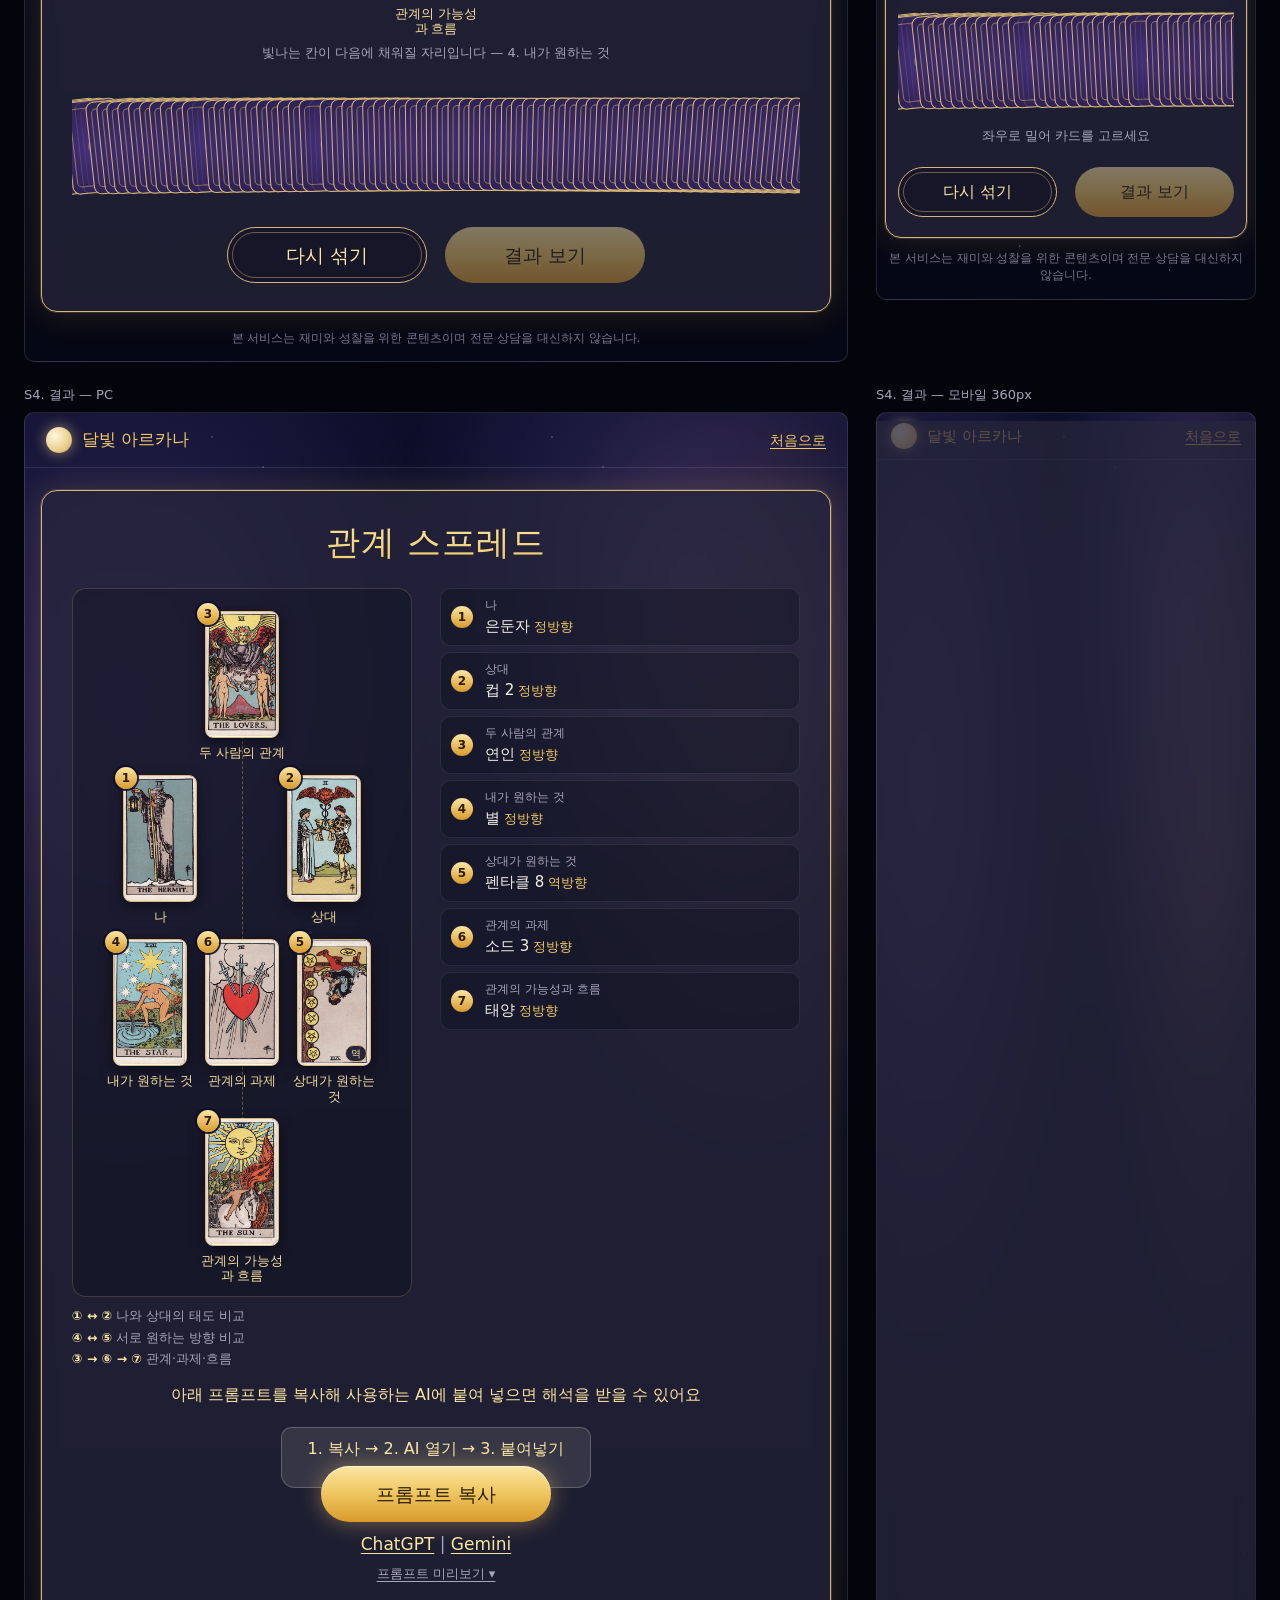
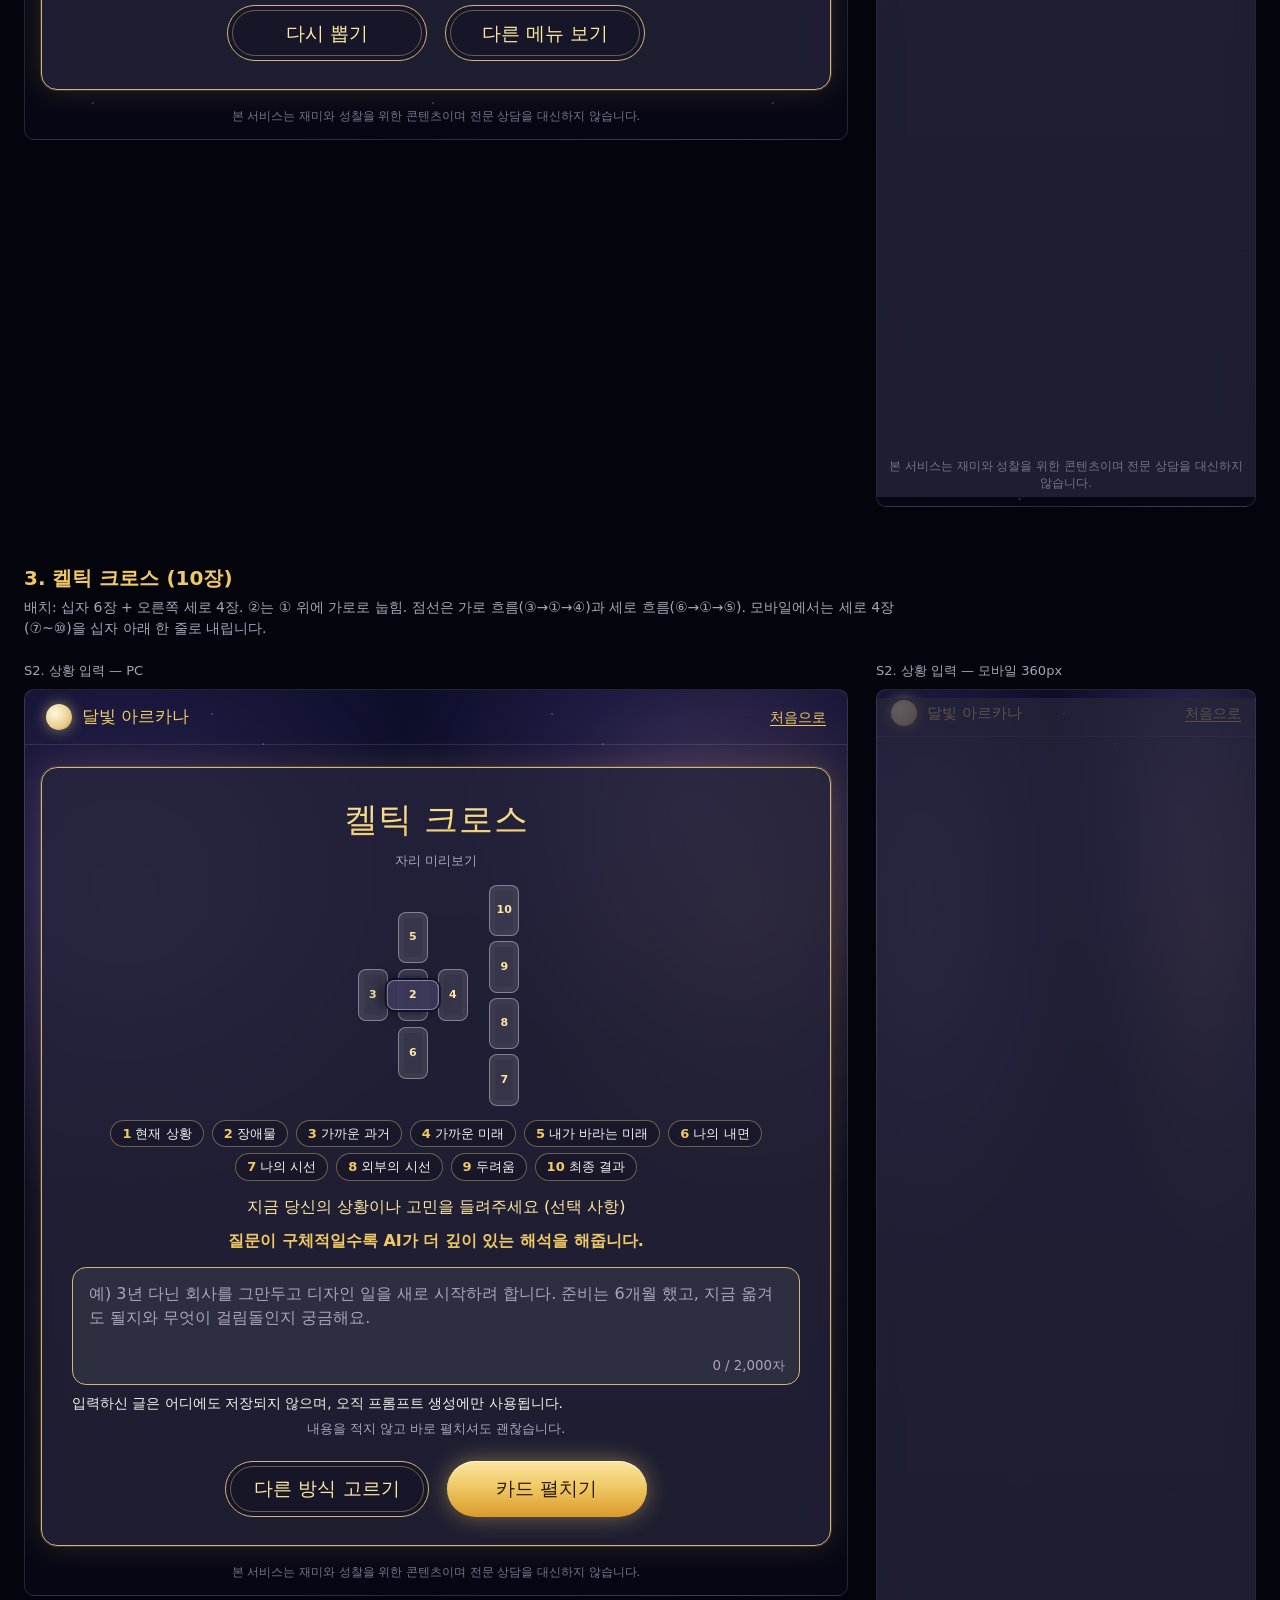
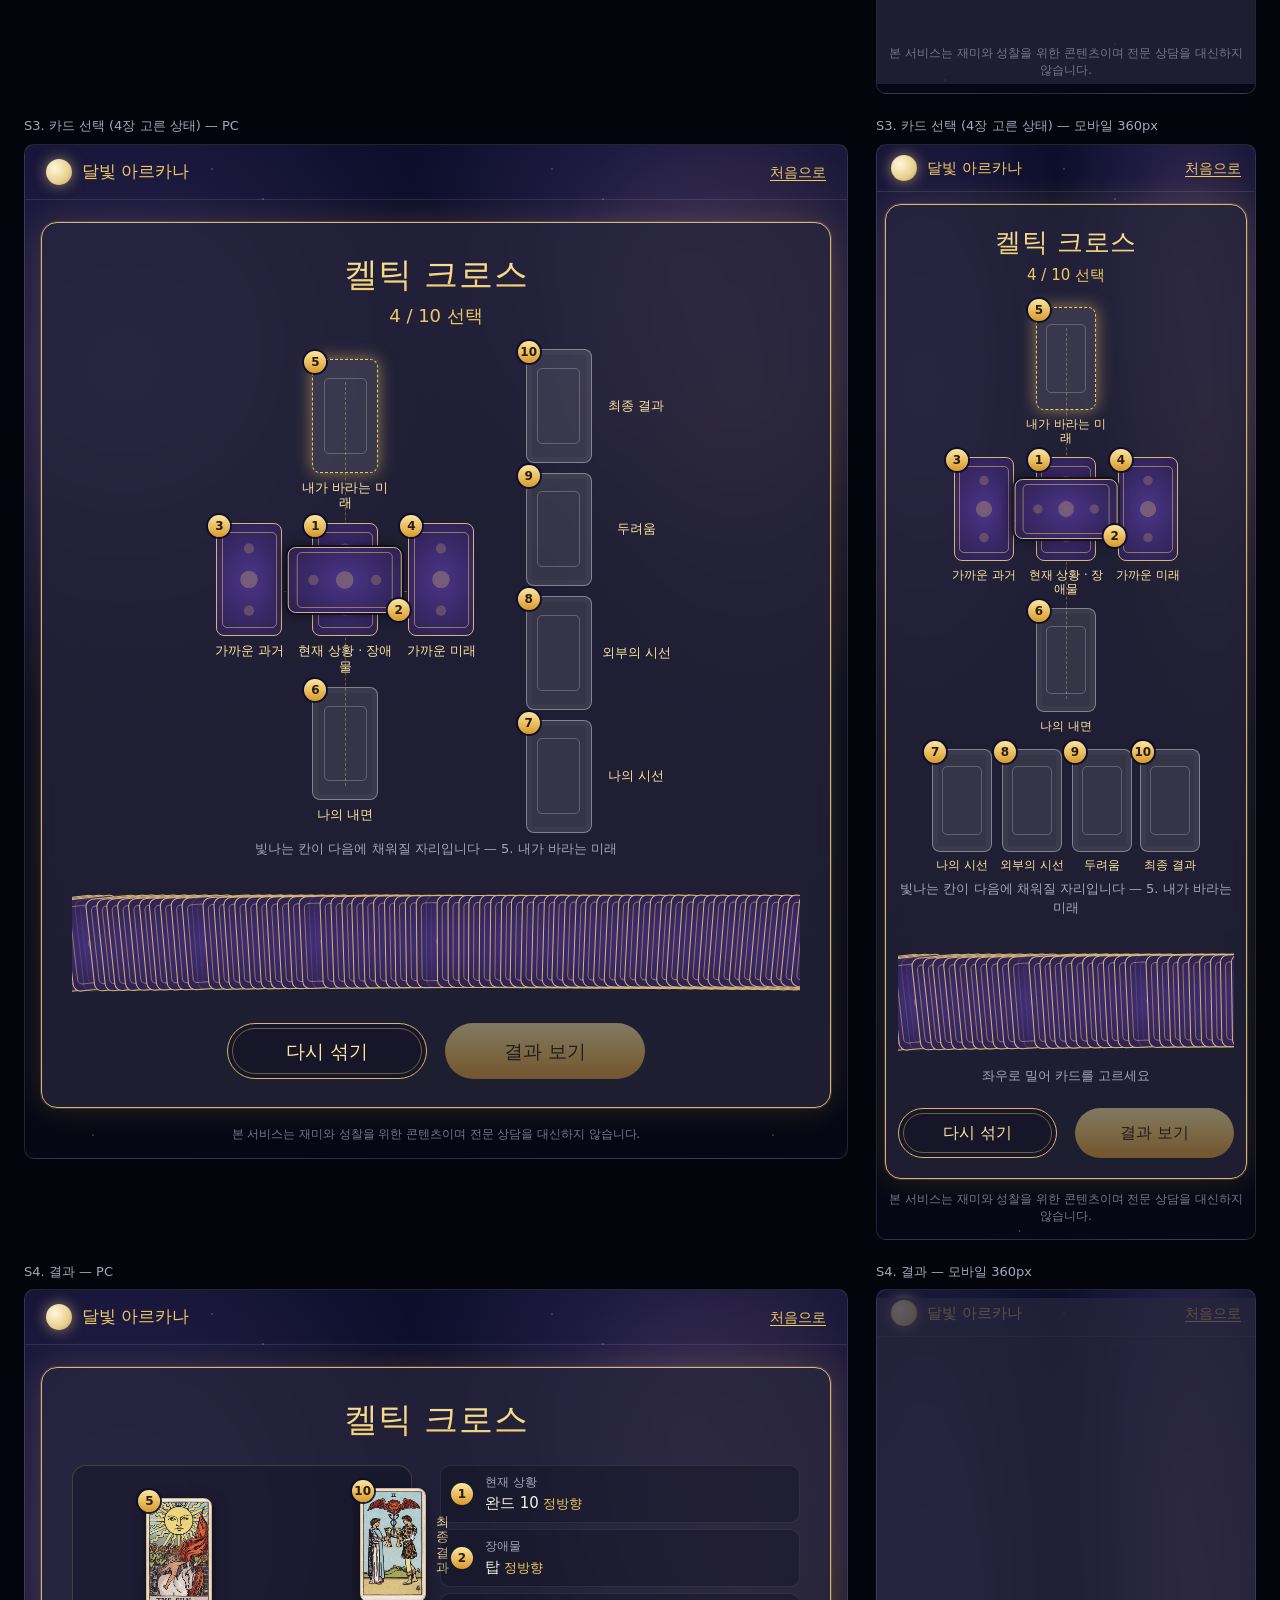
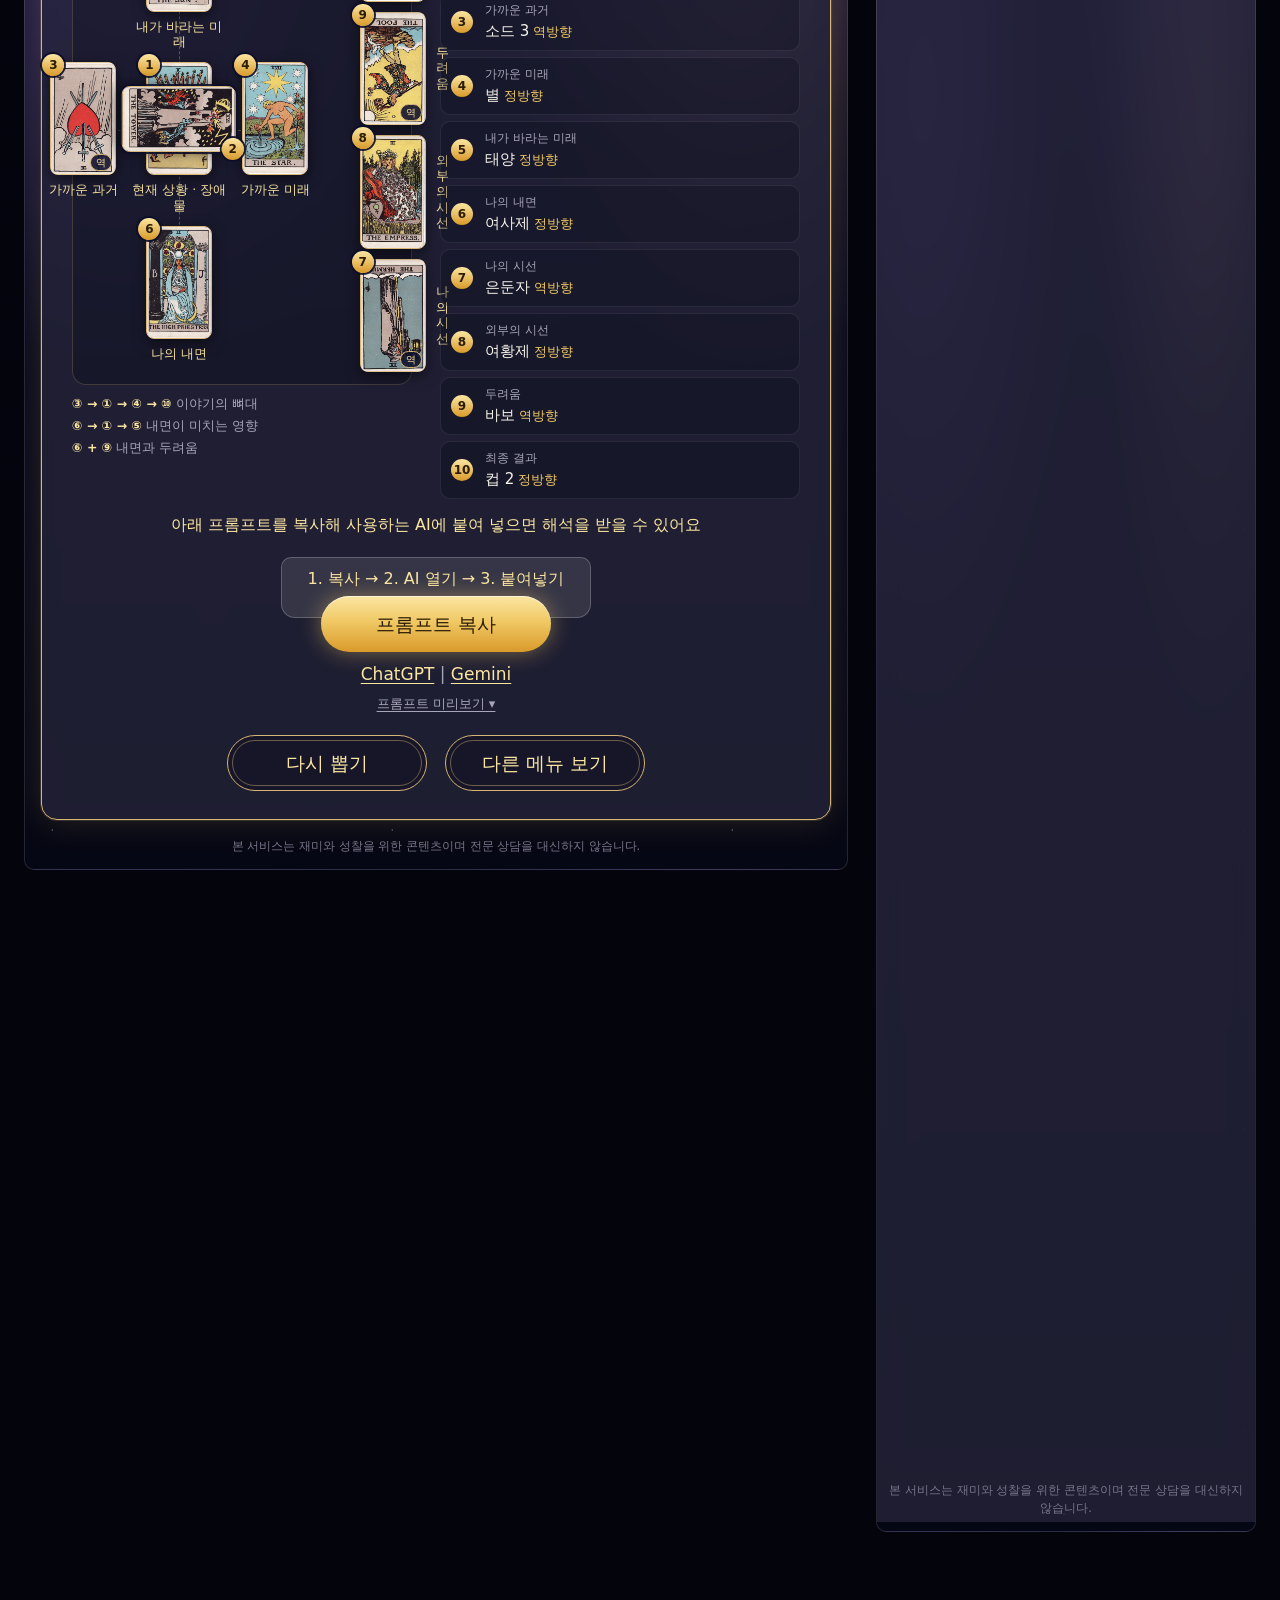
==== commit 5cc81e2f: "v.0.2.0 스프레드별 화면 설계안 추가 (오늘의 운세·관계 스프레드·켈틱 크로스)" ====
--- a/docs/mockups/spread-layouts.html
+++ b/docs/mockups/spread-layouts.html
@@ -3,7 +3,7 @@
 <head>
 <meta charset="utf-8">
 <meta name="viewport" content="width=device-width, initial-scale=1">
-<title>달빛 아르카나 — 관계 스프레드 · 켈틱 크로스 화면 설계안</title>
+<title>달빛 아르카나 — 스프레드별 화면 설계안</title>
 <style>
 /* =========================================================
    디자인 토큰 — B의 참고 이미지(assets/ui/s1~s4)에서 추출한 값.
@@ -98,6 +98,14 @@
 .pos{display:grid;justify-items:center;gap:7px;align-content:start}
 .lb{font-size:12.5px;color:var(--gold-hi);text-align:center;line-height:1.25;max-width:calc(var(--cw) + 34px)}
 
+/* ---------- 배치: 한 줄(오늘의 운세 3장 · 원 카드 · 쓰리 카드) — 참고 이미지 s3·s4 그대로 ---------- */
+.lay-row{display:flex;justify-content:center;gap:calc(var(--cw)*.8)}
+.lay-row .n{display:none}                 /* 순서대로 놓이므로 번호 배지 대신 "1. 상황" 글자 */
+.lay-row .lb{font-size:18px}
+.lay-row .nm{font-size:18px;color:var(--gold-hi);text-align:center}
+.lay-row .pos{gap:10px}
+.preview .lay-row{gap:10px}
+
 /* ---------- 배치: 관계 스프레드(7장) ---------- */
 .lay-rel{display:grid;grid-template-columns:repeat(6,calc(var(--cw)/2 + 9px));justify-content:center;row-gap:14px;position:relative}
 .lay-rel .p3{grid-column:3/5;grid-row:1}
@@ -188,20 +196,26 @@
   .copy .btn.primary{flex:none;min-width:200px}
   .fan{justify-content:flex-start}
   .lb{font-size:11.5px}
+  .lay-row{gap:calc(var(--cw)*.28)}
+  .lay-row .lb,.lay-row .nm{font-size:14px}
 }
 </style>
 </head>
 <body>
 <div class="doc">
-  <h1>관계 스프레드 · 켈틱 크로스 화면 설계안</h1>
-  <p class="note">동업자가 올린 참고 이미지(<code>assets/ui/s1~s4</code>)의 색·패널·버튼·카드 표현을 그대로 따르고, 참고 이미지에 없는 7장·10장 스프레드의 S2(입력)·S3(카드 선택)·S4(결과) 화면을 같은 패턴으로 설계한 안입니다. 왼쪽은 PC, 오른쪽은 모바일(360px)입니다. 카드 뒷면과 배경은 CSS로 흉내 낸 것이며 실제 이미지는 B의 디자인으로 교체합니다.</p>
+  <h1>스프레드별 화면 설계안 — 오늘의 운세 · 관계 스프레드 · 켈틱 크로스</h1>
+  <p class="note">동업자가 올린 참고 이미지(<code>assets/ui/s1~s4</code>)의 색·패널·버튼·카드 표현을 그대로 따르고, 오늘의 운세(3장)는 참고 이미지대로, 참고 이미지에 없는 7장·10장 스프레드는 같은 패턴으로 S2(입력)·S3(카드 선택)·S4(결과) 화면을 설계한 안입니다. 왼쪽은 PC, 오른쪽은 모바일(360px)입니다. 카드 뒷면과 배경은 CSS로 흉내 낸 것이며 실제 이미지는 B의 디자인으로 교체합니다.</p>
   <div class="swatches" id="sw"></div>
 
-  <h2>1. 관계 스프레드 (7장)</h2>
+  <h2>1. 오늘의 운세 (3장)</h2>
+  <p class="note">참고 이미지(<code>s3-select.png</code>, <code>s4-result.png</code>)의 구성을 그대로 옮긴 기준 화면입니다. 한 줄 배치: ① 상황 · ② 과제 · ③ 결과. 순서대로 놓이므로 번호 배지·카드 목록 없이 카드 위에 자리 이름, 아래에 카드 이름과 방향을 적습니다. 원 카드·쓰리 카드도 같은 배치를 씁니다.</p>
+  <div id="today"></div>
+
+  <h2>2. 관계 스프레드 (7장)</h2>
   <p class="note">배치: 위 ③ / ①·② / ④·⑥·⑤ / 아래 ⑦. 왼쪽 줄은 나(①④), 오른쪽 줄은 상대(②⑤), 가운데 점선은 관계의 흐름(③→⑥→⑦).</p>
   <div id="rel"></div>
 
-  <h2>2. 켈틱 크로스 (10장)</h2>
+  <h2>3. 켈틱 크로스 (10장)</h2>
   <p class="note">배치: 십자 6장 + 오른쪽 세로 4장. ②는 ① 위에 가로로 눕힘. 점선은 가로 흐름(③→①→④)과 세로 흐름(⑥→①→⑤). 모바일에서는 세로 4장(⑦~⑩)을 십자 아래 한 줄로 내립니다.</p>
   <div id="celtic"></div>
 </div>
@@ -210,6 +224,11 @@
 /* 이 스크립트는 설계안을 그리기 위한 것. 데이터 모양은 data/spreads.json 을 따른다. */
 var IMG="../../cards/";
 var SPREADS={
+  today:{name:"오늘의 운세",layout:"row",cw:{pc:94,m:84},
+    positions:["상황","과제","결과"],
+    sample:[["major-00","바보",0],["major-16","탑",1],["major-03","여황제",0]],
+    groups:[],
+    example:"예) 오늘 팀 프로젝트 발표가 있는데 준비가 덜 된 것 같아 불안합니다. 오늘 무엇에 집중해야 할지 궁금해요."},
   relationship:{name:"관계 스프레드",layout:"rel",cw:{pc:74,m:66},
     positions:["나","상대","두 사람의 관계","내가 원하는 것","상대가 원하는 것","관계의 과제","관계의 가능성과 흐름"],
     sample:[["major-09","은둔자",0],["cups-02","컵 2",0],["major-06","연인",0],["major-17","별",0],["pents-08","펜타클 8",1],["swords-03","소드 3",0],["major-19","태양",0]],
@@ -232,6 +251,11 @@
 }
 function pos(sp,i,mode,filled){return '<div class="pos p'+(i+1)+'">'+card(sp,i,mode,filled)+'<div class="lb">'+sp.positions[i]+'</div></div>';}
 function layout(sp,mode,filled){
+  if(sp.layout==="row"){var r='<div class="lay-row">';
+    sp.positions.forEach(function(p,i){var lb='<div class="lb">'+(i+1)+'. '+p+'</div>';
+      r+= mode==="face" ? '<div class="pos">'+lb+card(sp,i,mode,filled)+'<div class="nm">'+sp.sample[i][1]+' ('+(sp.sample[i][2]?"역방향":"정방향")+')</div></div>'
+                        : '<div class="pos">'+card(sp,i,mode,filled)+lb+'</div>';});
+    return r+'</div>';}
   if(sp.layout==="rel"){var h='<div class="lay-rel">';for(var i=0;i<7;i++)h+=pos(sp,i,mode,filled);return h+'</div>';}
   var c='<div class="cross">';
   [4,2,3,5].forEach(function(i){c+=pos(sp,i,mode,filled);});
@@ -258,7 +282,9 @@
 function s4(sp){
   var lg=sp.sample.map(function(s,i){return '<li><span class="n">'+(i+1)+'</span><span><span class="p">'+sp.positions[i]+'</span><span class="k">'+s[1]+'<em>'+(s[2]?"역방향":"정방향")+'</em></span></span></li>';}).join("");
   var gr=sp.groups.map(function(g){return '<li><b>'+g[0]+'</b> '+g[1]+'</li>';}).join("");
-  return frame('<h3 class="title">'+sp.name+'</h3><div class="result"><div><div class="board">'+layout(sp,"face",99)+'</div><ul class="groups">'+gr+'</ul></div><ul class="legend">'+lg+'</ul></div>'+
+  var top = sp.layout==="row" ? '<div style="margin-top:22px">'+layout(sp,"face",99)+'</div>'
+          : '<div class="result"><div><div class="board">'+layout(sp,"face",99)+'</div><ul class="groups">'+gr+'</ul></div><ul class="legend">'+lg+'</ul></div>';
+  return frame('<h3 class="title">'+sp.name+'</h3>'+top+
    '<p class="lead">아래 프롬프트를 복사해 사용하는 AI에 붙여 넣으면 해석을 받을 수 있어요</p>'+
    '<div class="copy"><div class="steps">1. 복사 → 2. AI 열기 → 3. 붙여넣기</div><button class="btn primary">프롬프트 복사</button>'+
    '<div class="links"><a href="https://chatgpt.com" target="_blank" rel="noopener">ChatGPT</a> | <a href="https://gemini.google.com" target="_blank" rel="noopener">Gemini</a></div><div class="peek">프롬프트 미리보기 ▾</div></div>'+
@@ -271,7 +297,7 @@
 function render(id,key,filled){var sp=SPREADS[key];
   document.getElementById(id).innerHTML=
     block(sp,"S2. 상황 입력",s2(sp),s2(sp))+block(sp,"S3. 카드 선택 ("+filled+"장 고른 상태)",s3(sp,filled),s3(sp,filled,true))+block(sp,"S4. 결과",s4(sp),s4(sp));}
-render("rel","relationship",3);render("celtic","celtic",4);
+render("today","today",1);render("rel","relationship",3);render("celtic","celtic",4);
 document.getElementById("sw").innerHTML=[["--bg-1","바탕 남색"],["--bg-0","바탕 어두운 쪽"],["--panel","패널(반투명)"],["--panel-border","패널 테두리"],["--gold-hi","금색 밝음"],["--gold","금색 기본"],["--gold-lo","금색 어두움"],["--text","본문 글자"],["--text-dim","보조 글자"],["--violet","카드 뒷면"]]
  .map(function(t){return '<div class="sw"><i style="background:var('+t[0]+')"></i>'+t[1]+'<br>'+t[0]+'</div>';}).join("");
 </script>
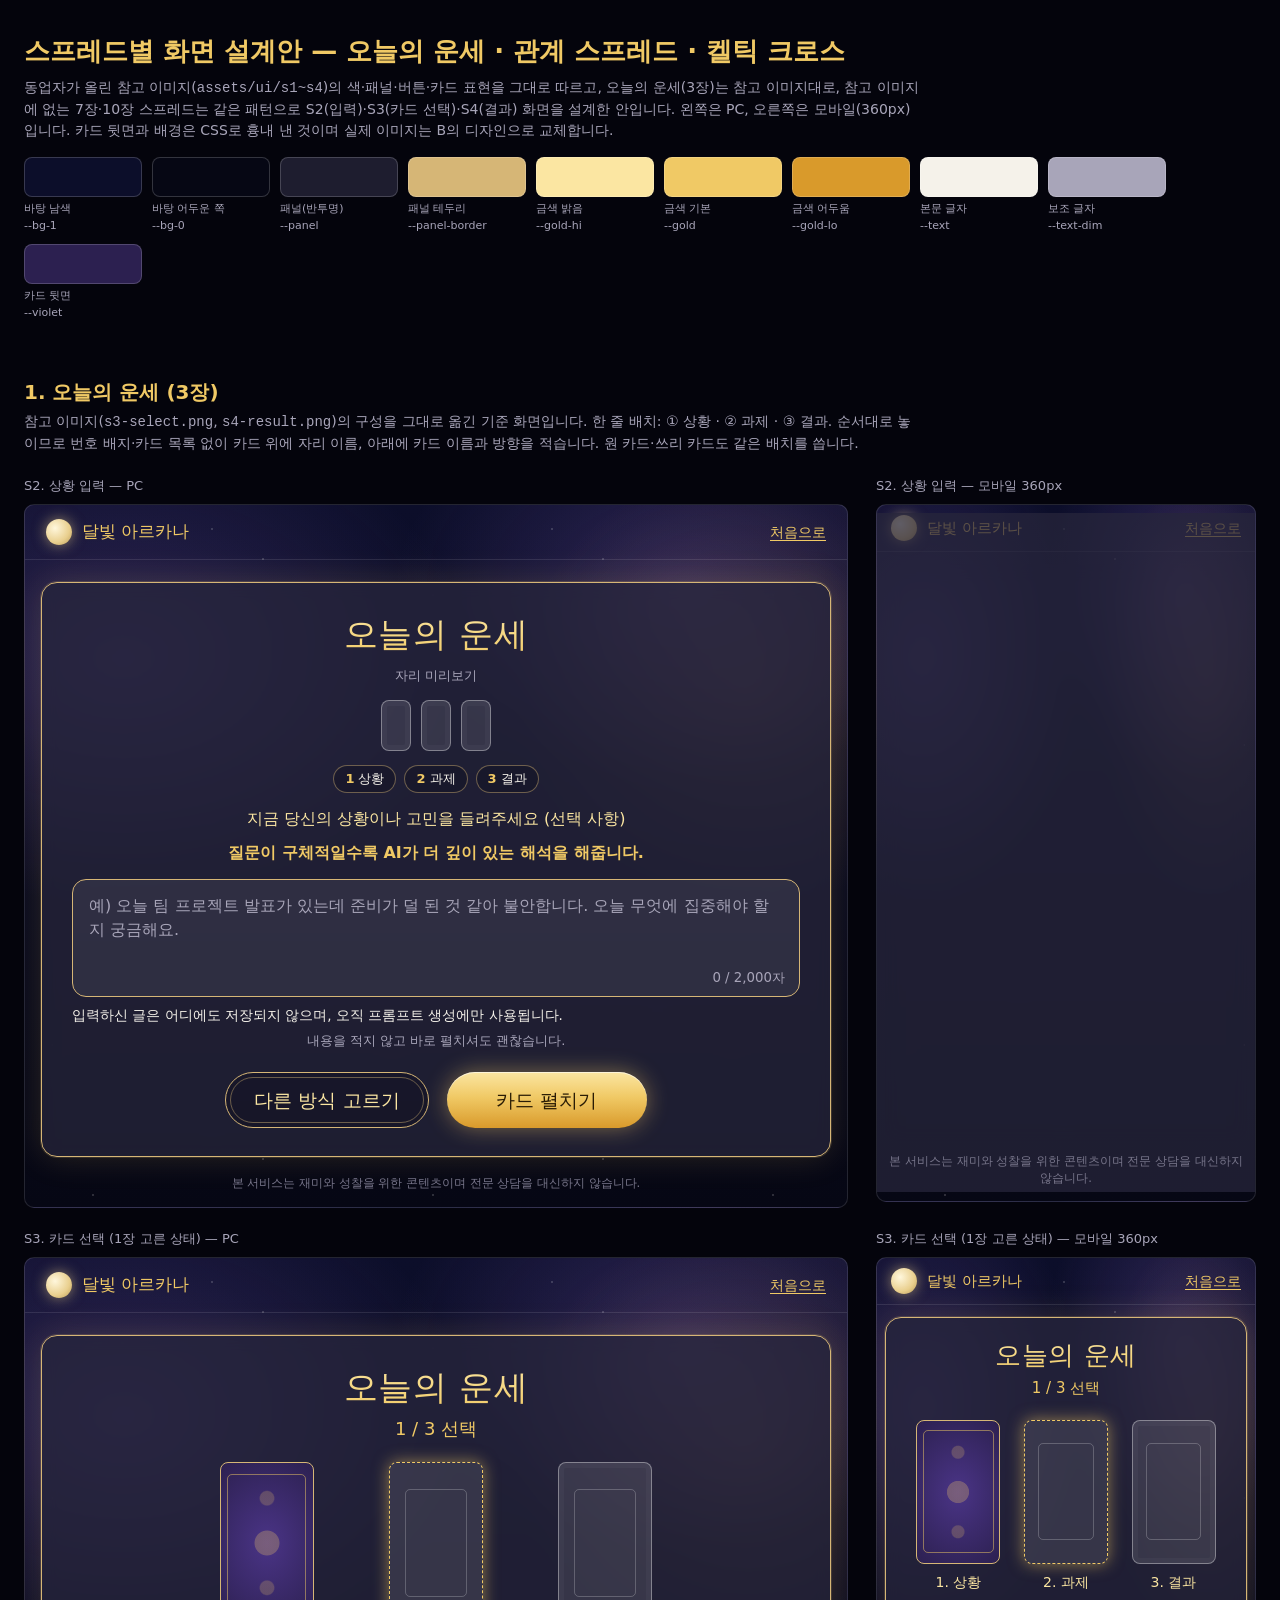
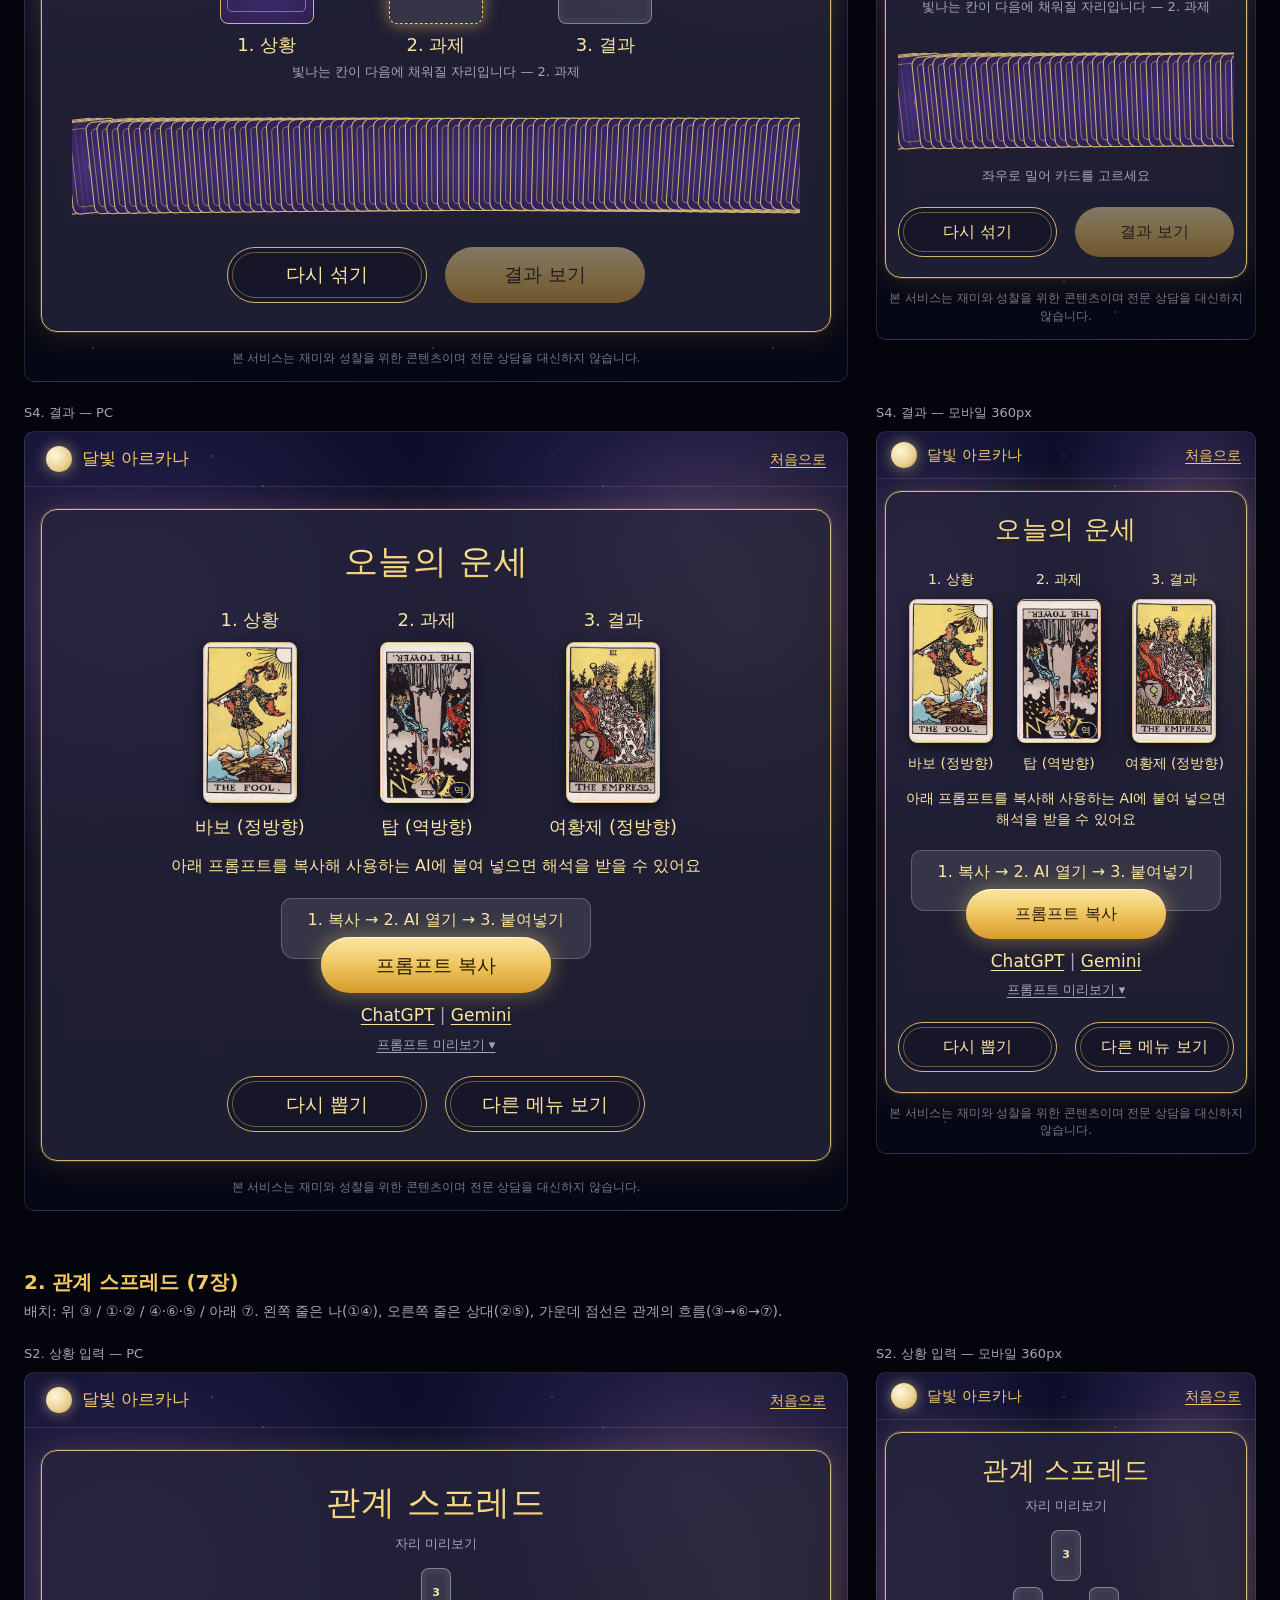
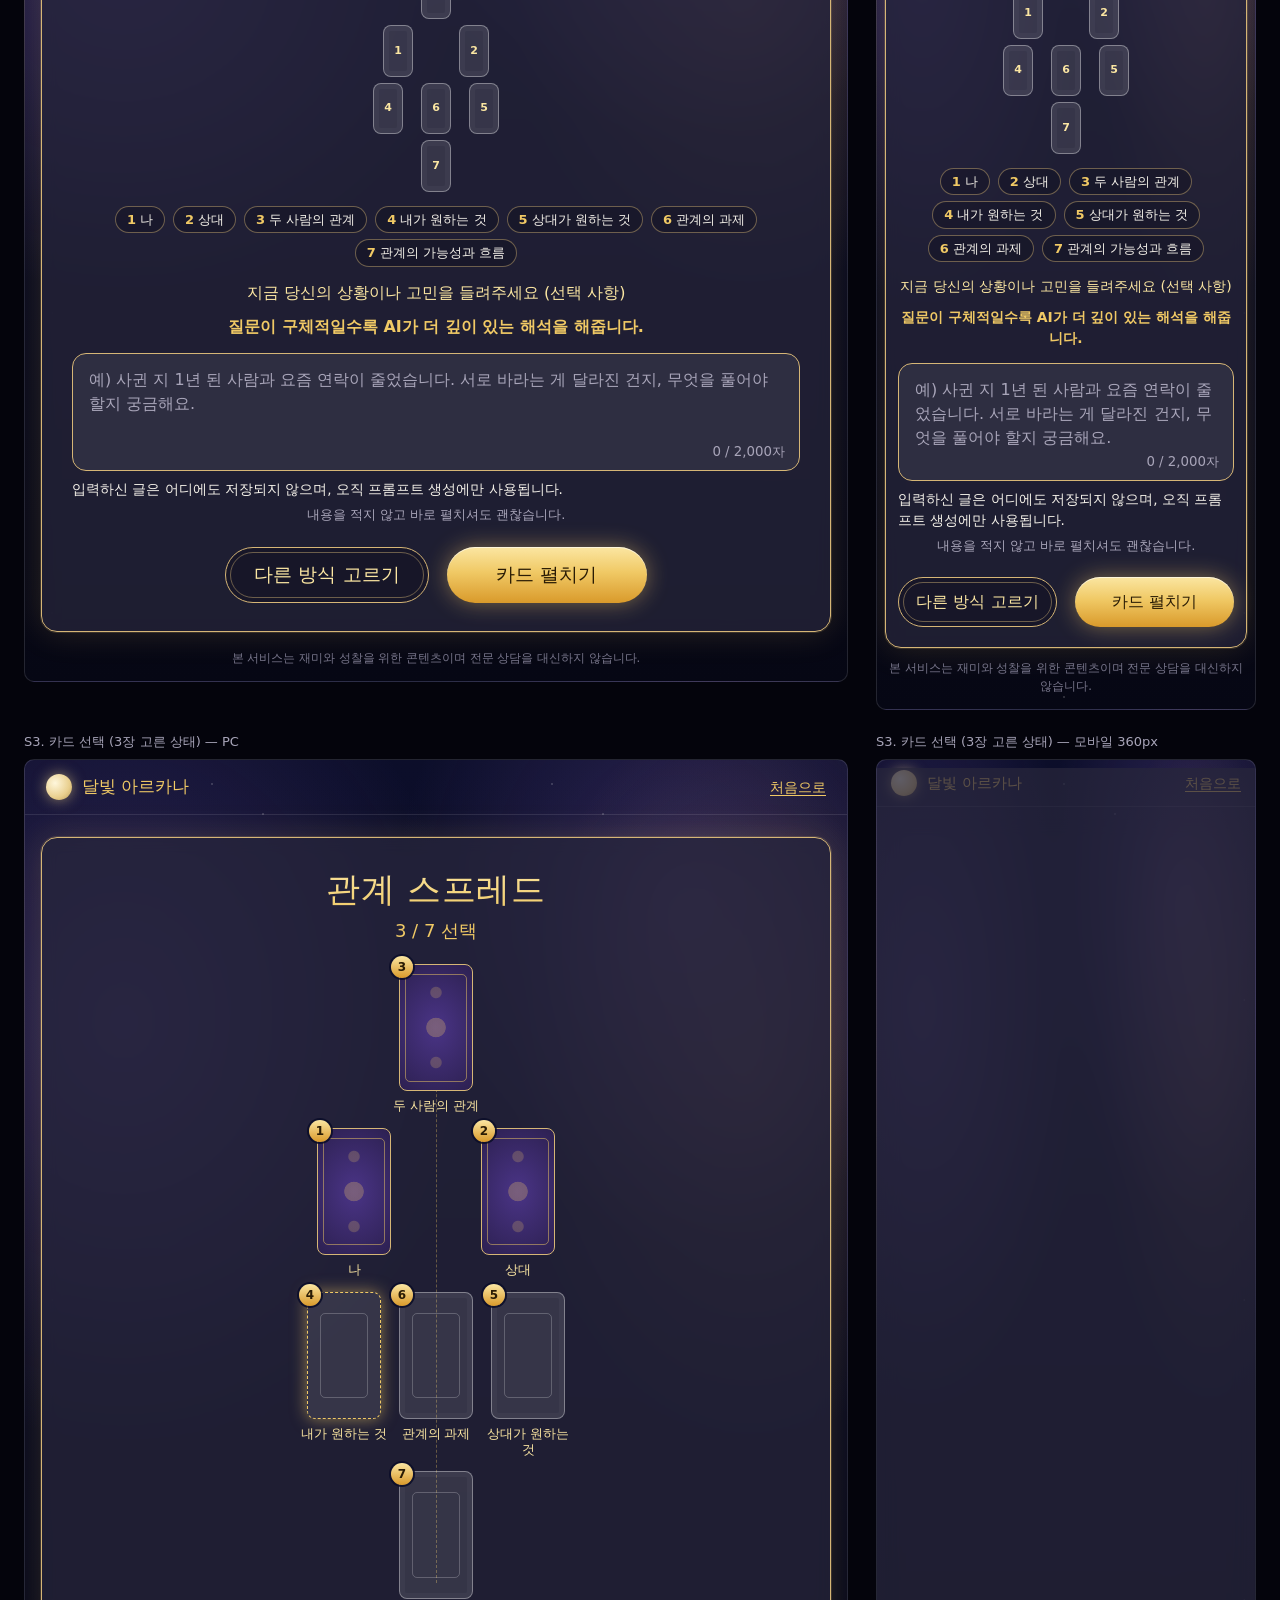
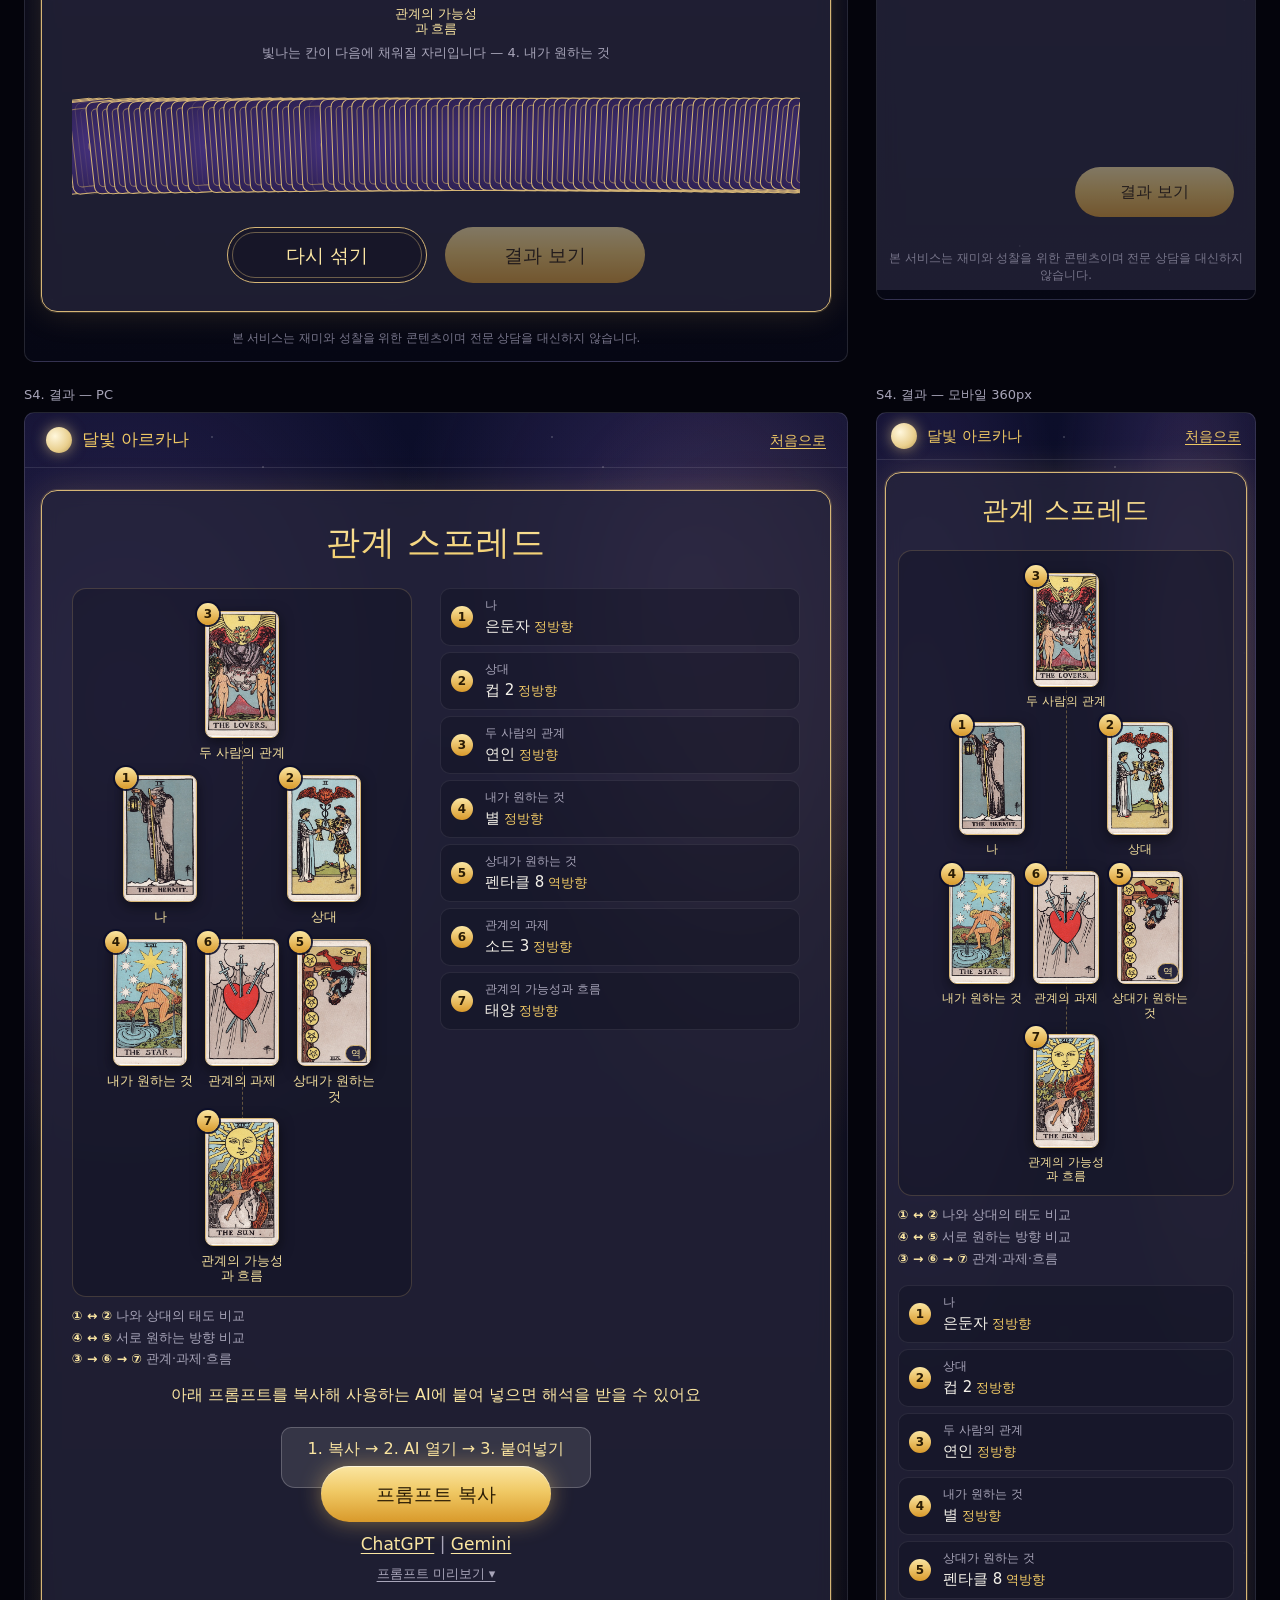
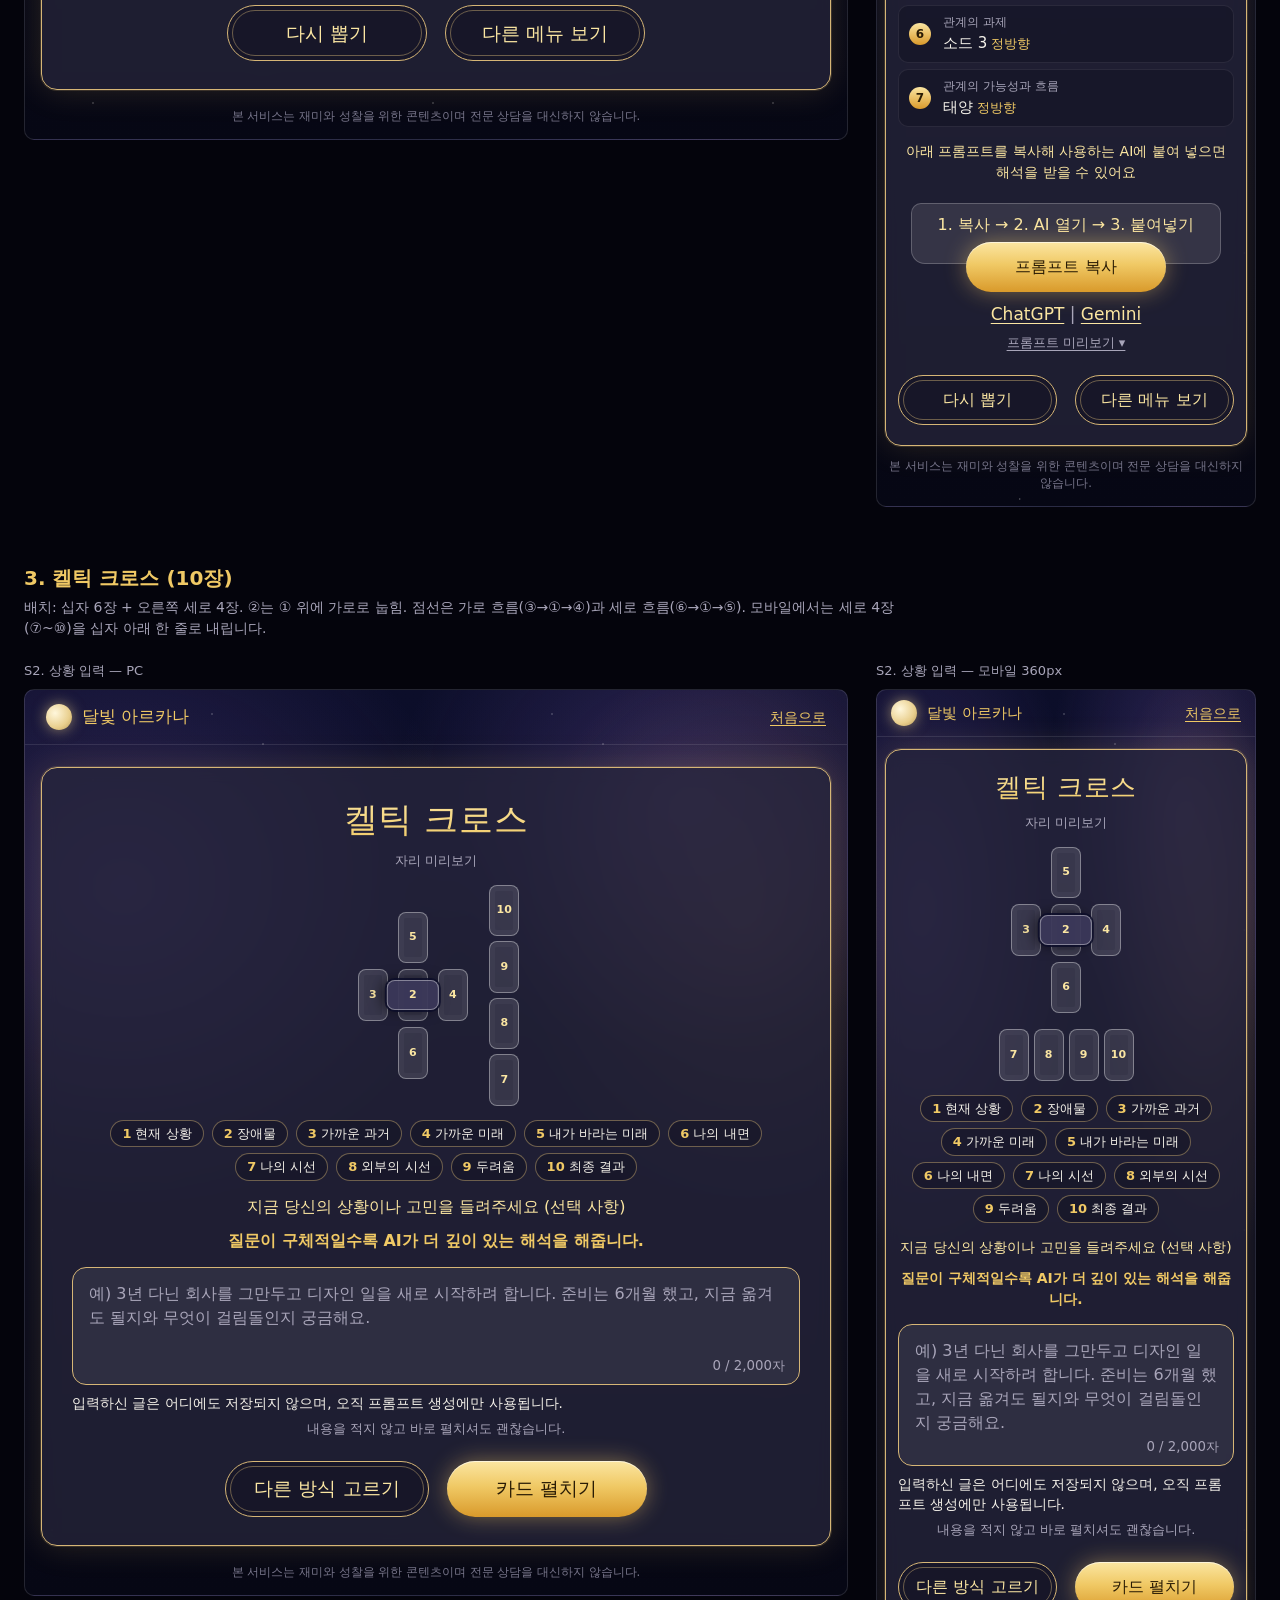
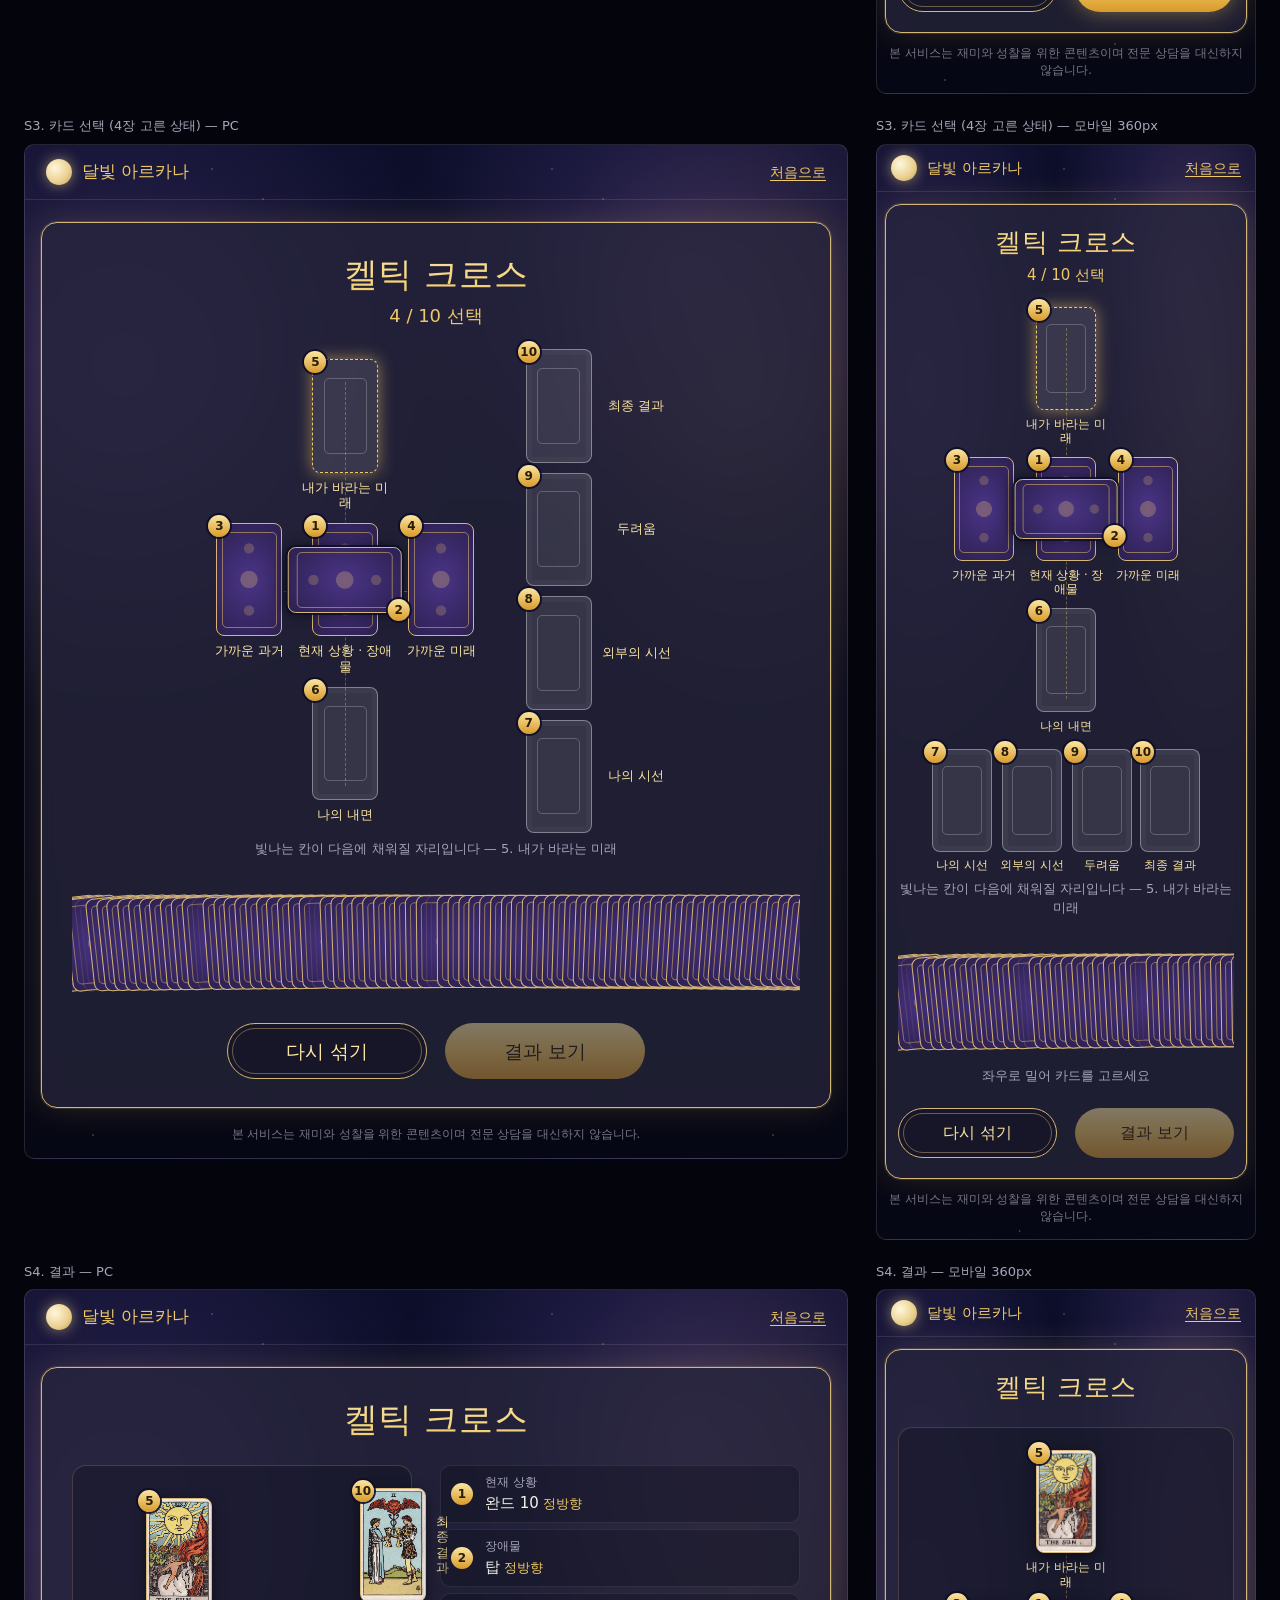
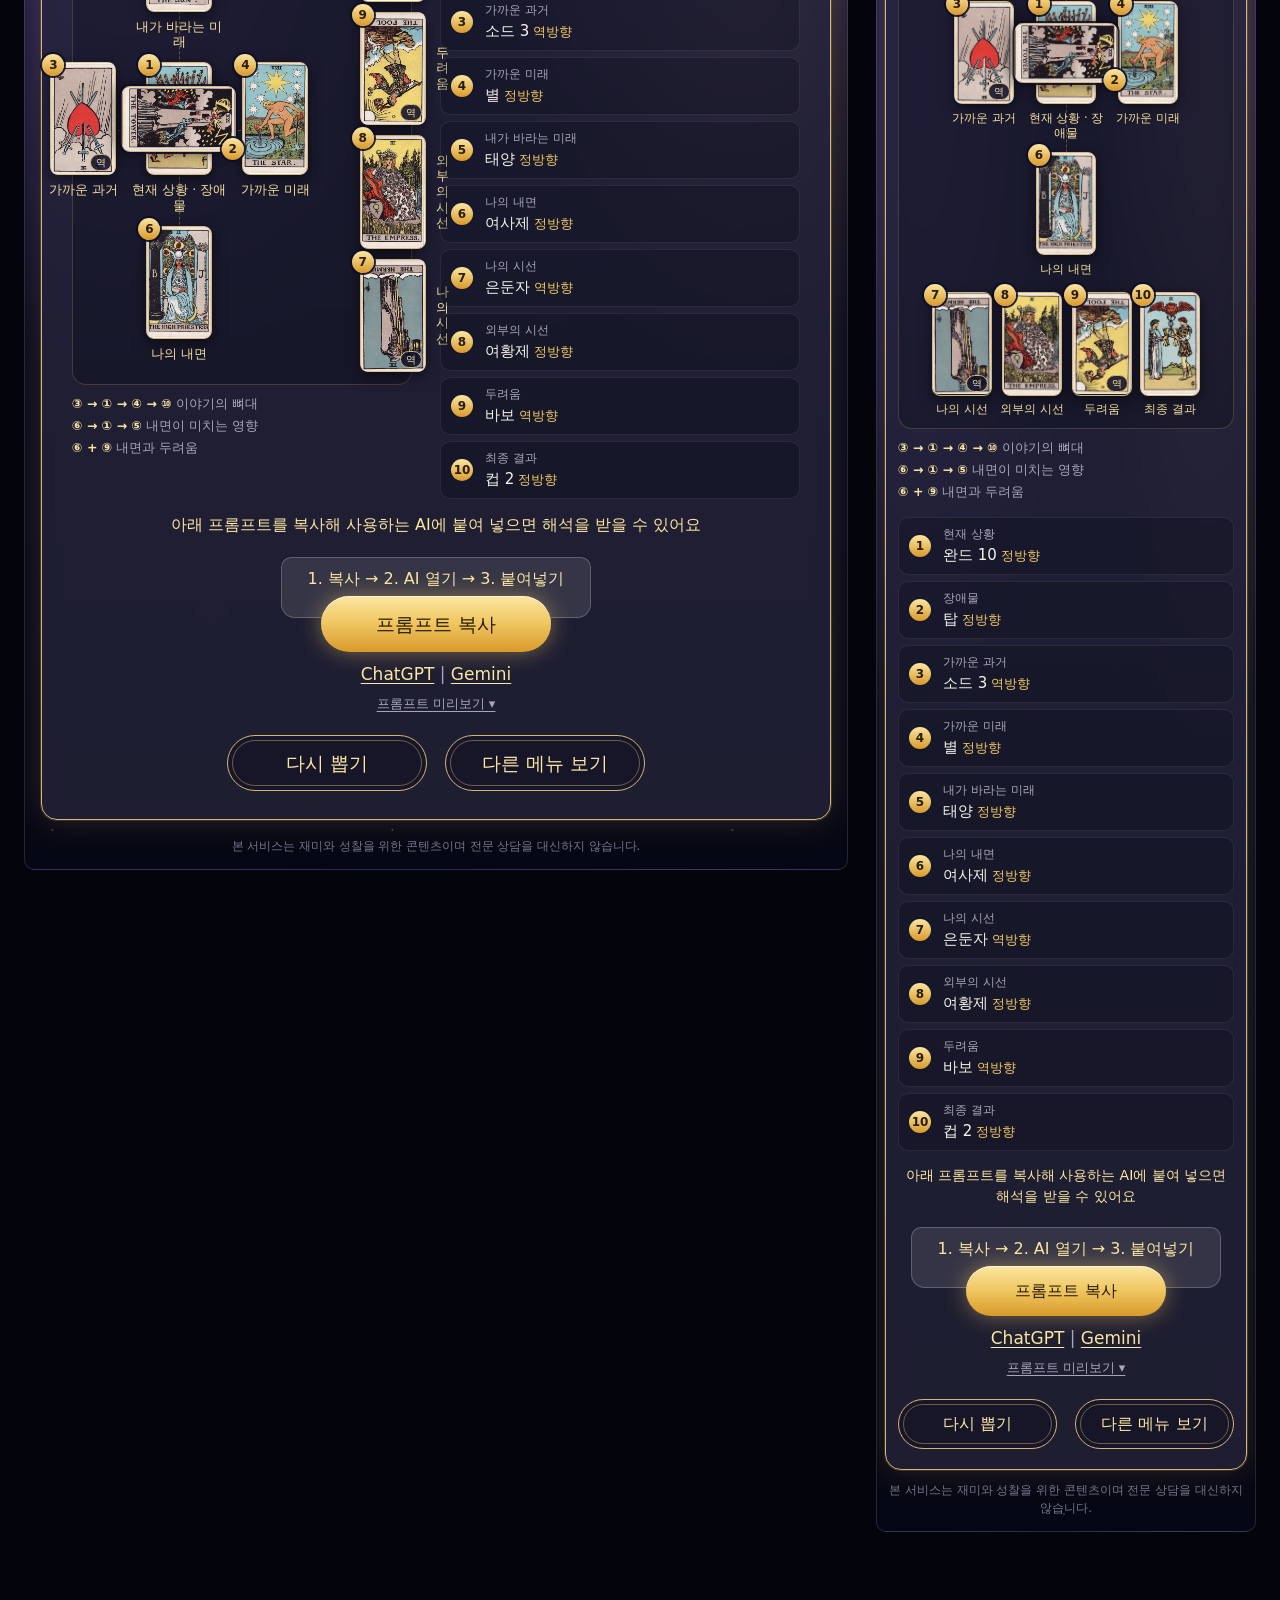
==== commit 3cae3fa5: "v.1.0.0 프롬프트 복사 방식으로 사이트 구현 (메뉴 5종)" ====
--- a/docs/mockups/spread-layouts.html
+++ b/docs/mockups/spread-layouts.html
@@ -222,7 +222,7 @@
 
 <script>
 /* 이 스크립트는 설계안을 그리기 위한 것. 데이터 모양은 data/spreads.json 을 따른다. */
-var IMG="../../cards/";
+var IMG="../../assets/decks/rws/";
 var SPREADS={
   today:{name:"오늘의 운세",layout:"row",cw:{pc:94,m:84},
     positions:["상황","과제","결과"],
